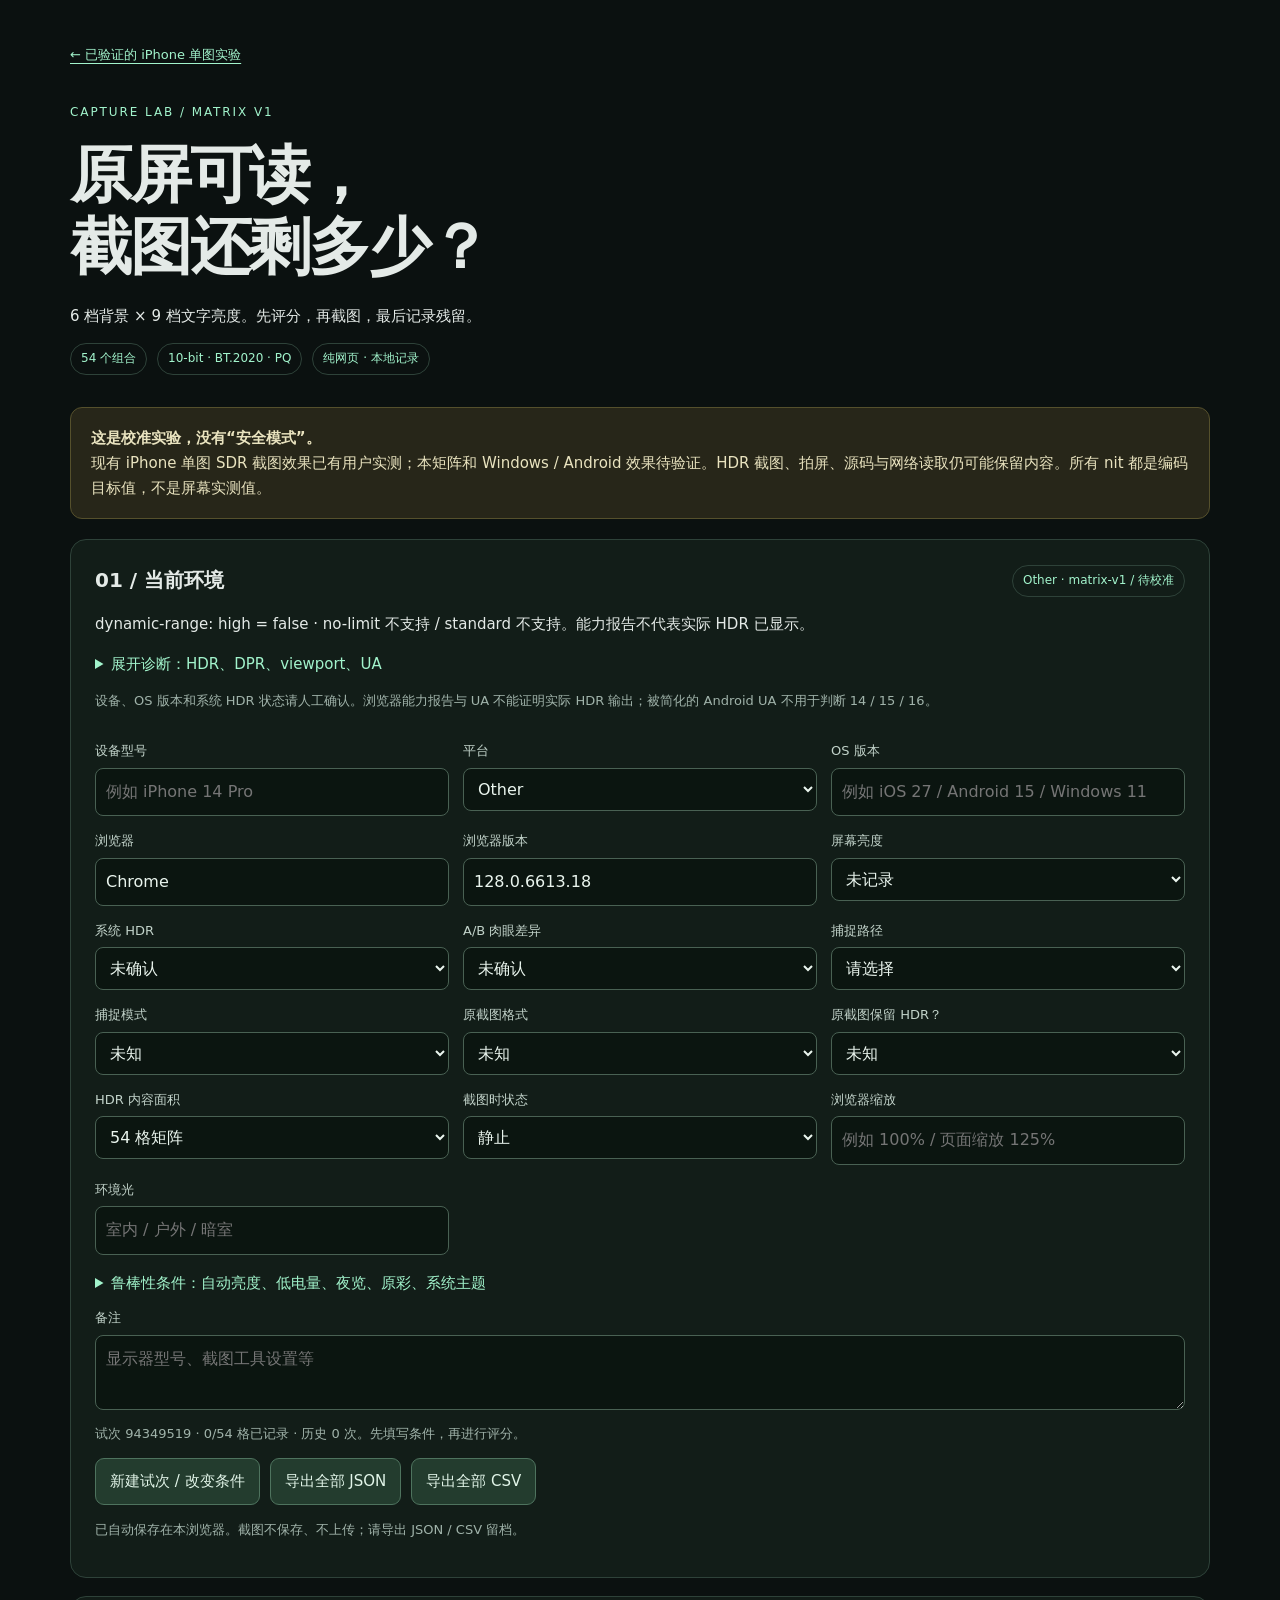
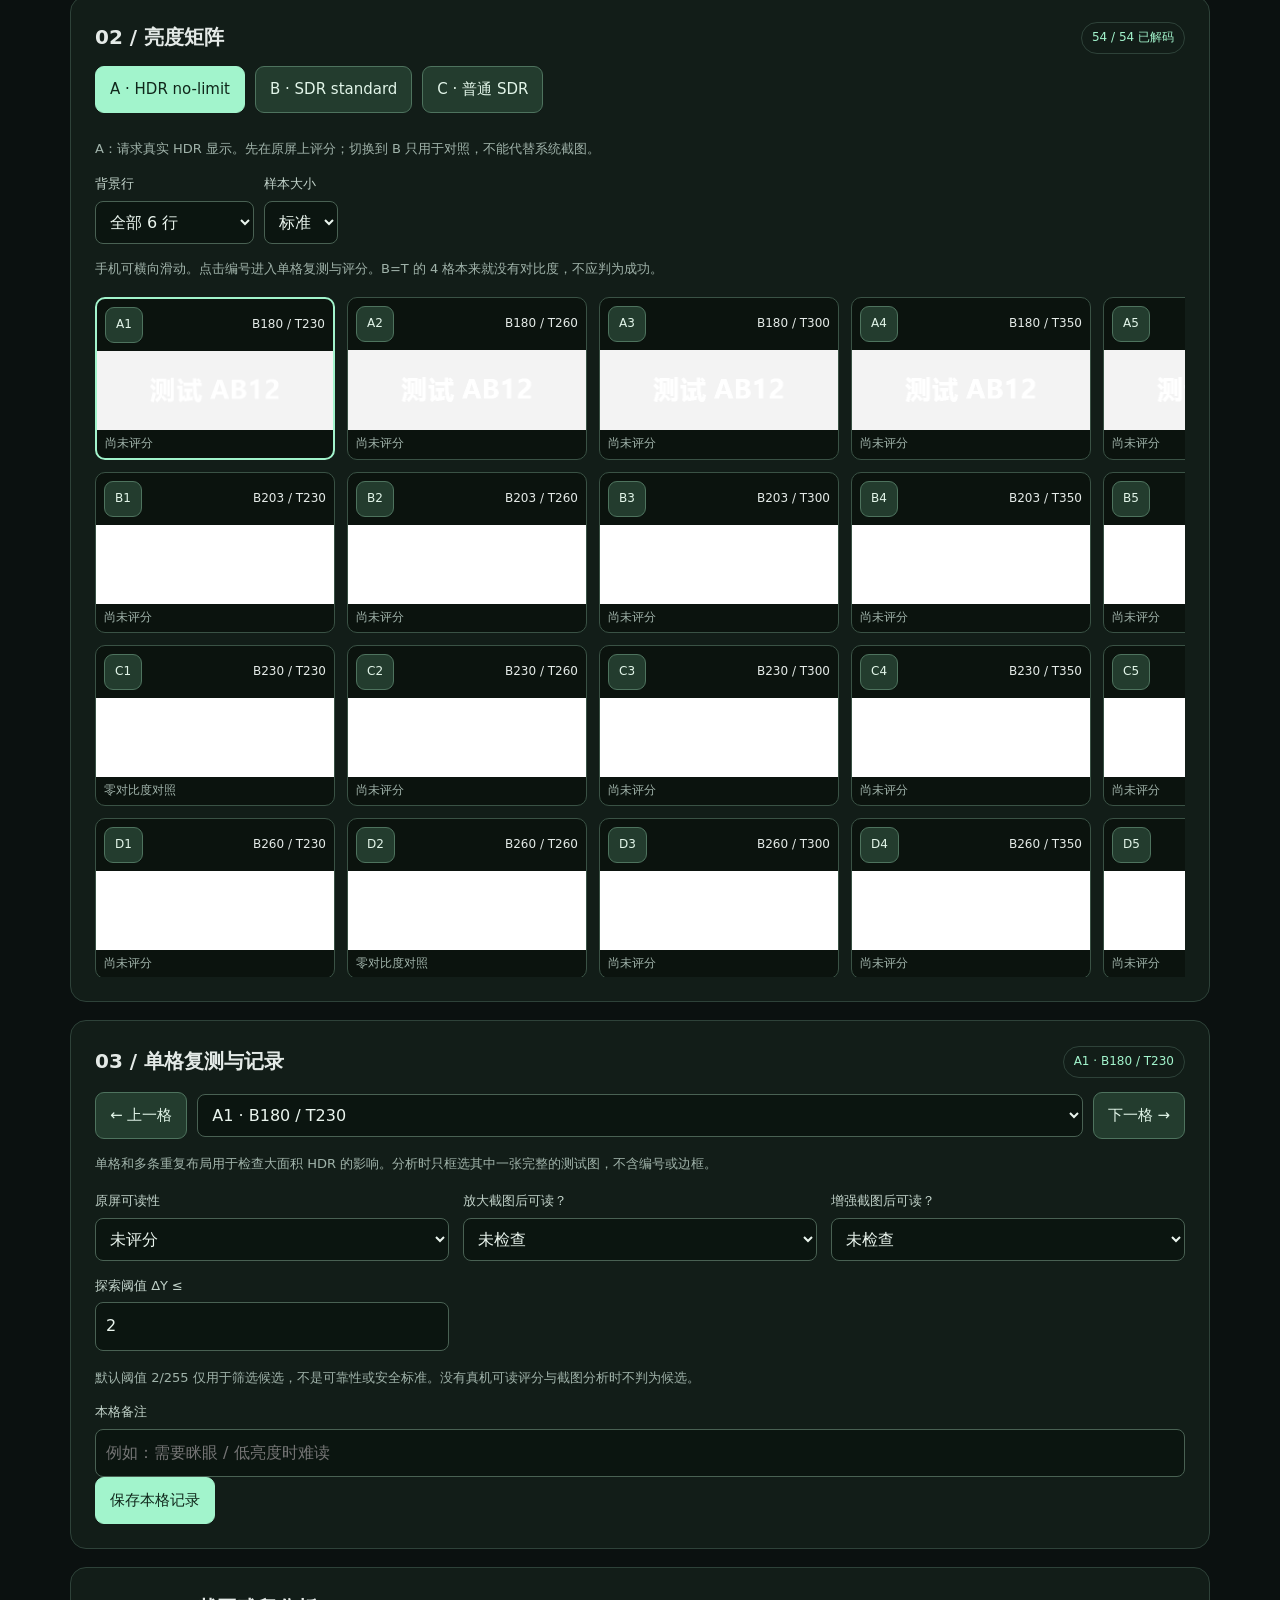
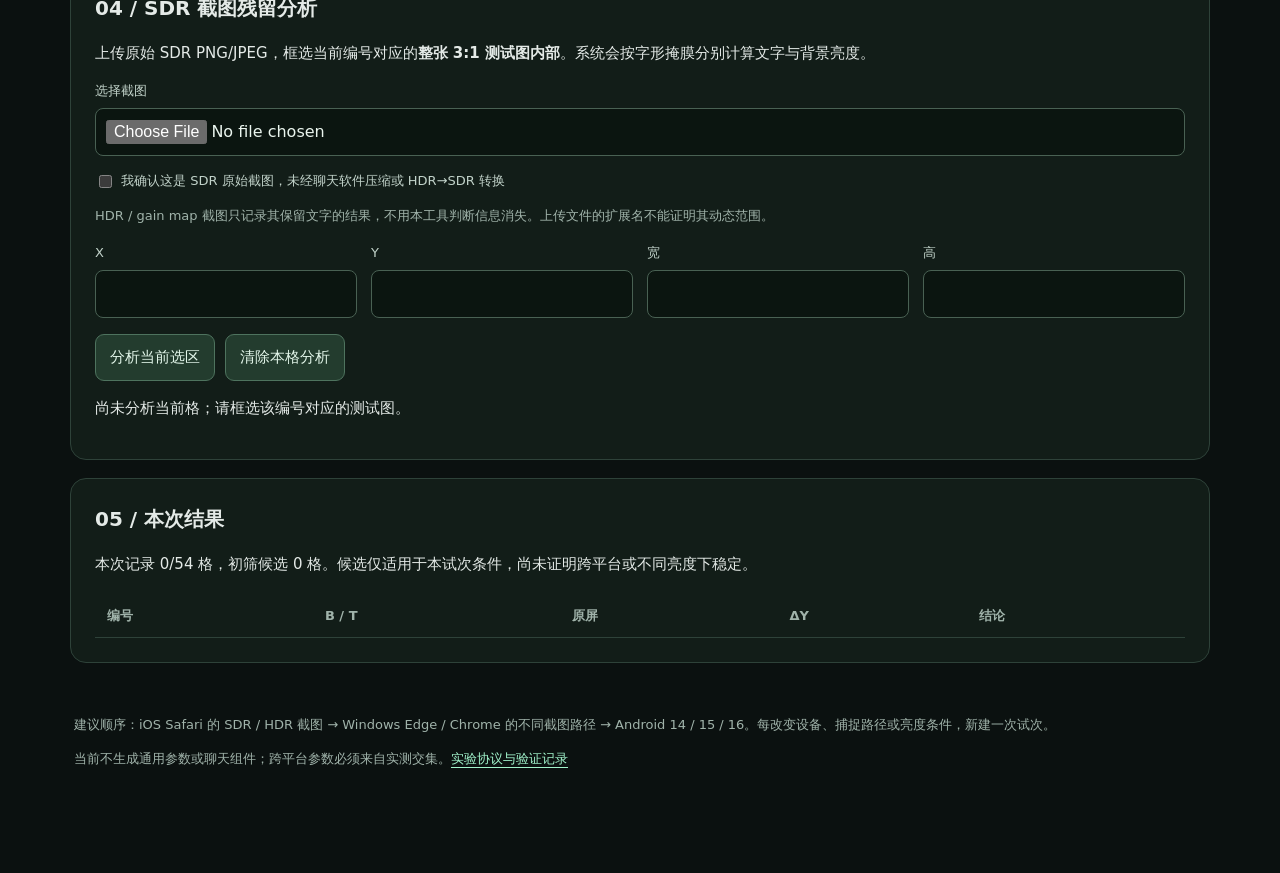
==== matrix.html @ 67b8f78c "Add cross-platform HDR capture calibration matrix v1" ====
<!doctype html>
<html lang="zh-CN">
<head>
<meta charset="utf-8"><meta name="viewport" content="width=device-width,initial-scale=1,viewport-fit=cover">
<meta name="color-scheme" content="dark"><title>HDR Capture · 跨平台校准矩阵 v1</title>
<link rel="stylesheet" href="matrix.css">
<script type="module" src="matrix.js"></script>
</head>
<body>
<main>
<header><a href="./">← 已验证的 iPhone 单图实验</a><span class="eyebrow">CAPTURE LAB / MATRIX V1</span><h1>原屏可读，<br>截图还剩多少？</h1><p>6 档背景 × 9 档文字亮度。先评分，再截图，最后记录残留。</p><div class="chips"><span>54 个组合</span><span>10-bit · BT.2020 · PQ</span><span>纯网页 · 本地记录</span></div></header>
<section class="notice"><strong>这是校准实验，没有“安全模式”。</strong>现有 iPhone 单图 SDR 截图效果已有用户实测；本矩阵和 Windows / Android 效果待验证。HDR 截图、拍屏、源码与网络读取仍可能保留内容。所有 nit 都是编码目标值，不是屏幕实测值。</section>
<section class="panel"><div class="section-head"><h2>01 / 当前环境</h2><span id="profile" class="pill">识别中</span></div><p id="capability" role="status">正在加载素材和诊断信息……</p><details><summary>展开诊断：HDR、DPR、viewport、UA</summary><pre id="diagnostics"></pre></details><p class="small">设备、OS 版本和系统 HDR 状态请人工确认。浏览器能力报告与 UA 不能证明实际 HDR 输出；被简化的 Android UA 不用于判断 14 / 15 / 16。</p>
<form id="environment-form"><fieldset id="environment-fields"><div class="form-grid">
<label>设备型号<input name="device" placeholder="例如 iPhone 14 Pro" required></label>
<label>平台<select name="platform"><option value="unknown">未确认</option><option>iOS</option><option>Windows</option><option>Android</option><option>Other</option></select></label>
<label>OS 版本<input name="os_version" placeholder="例如 iOS 27 / Android 15 / Windows 11"></label>
<label>浏览器<input name="browser" placeholder="Safari / Chrome / Edge"></label>
<label>浏览器版本<input name="browser_version" placeholder="请确认版本"></label>
<label>屏幕亮度<select name="brightness"><option value="unknown">未记录</option><option>25%</option><option>50%</option><option>75%</option><option>100%</option><option>其他</option></select></label>
<label>系统 HDR<select name="hdr_enabled"><option value="unknown">未确认</option><option value="yes">已开启 / 可用</option><option value="no">关闭 / 不可用</option></select></label>
<label>A/B 肉眼差异<select name="ab_difference"><option value="unknown">未确认</option><option value="yes">HDR 明显不同</option><option value="no">没有明显差异</option></select></label>
<label>捕捉路径<select name="capture_path"><option value="unknown">请选择</option><option>iOS 系统截图</option><option>Win + Shift + S</option><option>Print Screen</option><option>Edge 浏览器截图</option><option>Chrome 浏览器截图</option><option>Xbox Game Bar</option><option>Android 系统截图</option><option>系统录屏</option><option>其他</option></select></label>
<label>捕捉模式<select name="capture_mode"><option value="unknown">未知</option><option value="SDR">SDR</option><option value="HDR">HDR</option><option value="gain-map">HDR / gain map</option></select></label>
<label>原截图格式<select name="screenshot_format"><option value="unknown">未知</option><option>PNG</option><option>JPEG</option><option>HEIF/HEIC</option><option>AVIF</option><option>其他</option></select></label>
<label>原截图保留 HDR？<select name="screenshot_hdr"><option value="unknown">未知</option><option value="no">确认不保留</option><option value="yes">保留</option></select></label>
<label>HDR 内容面积<select name="content_layout"><option value="matrix">54 格矩阵</option><option value="single">单格</option><option value="six">6 条重复</option><option value="twelve">12 条重复</option></select></label>
<label>截图时状态<select name="motion"><option value="static">静止</option><option value="scrolling">滚动中</option></select></label>
<label>浏览器缩放<input name="zoom" placeholder="例如 100% / 页面缩放 125%"></label>
<label>环境光<input name="ambient_light" placeholder="室内 / 户外 / 暗室"></label>
</div><details><summary>鲁棒性条件：自动亮度、低电量、夜览、原彩、系统主题</summary><div id="robustness" class="form-grid"></div></details><label>备注<textarea name="notes" rows="2" placeholder="显示器型号、截图工具设置等"></textarea></label></fieldset></form>
<p id="trial-status" class="small"></p><div class="actions"><button id="new-trial">新建试次 / 改变条件</button><button id="export-json">导出全部 JSON</button><button id="export-csv">导出全部 CSV</button></div><p id="save-status" role="status" class="small">数据仅保存在本浏览器；请及时导出。截图不会上传。</p></section>
<section class="panel experiment" id="experiment"><div class="section-head"><h2>02 / 亮度矩阵</h2><span id="loaded" class="pill">0 / 54 已解码</span></div><div class="modebar" role="group" aria-label="显示模式"><button data-mode="hdr" aria-pressed="true">A · HDR no-limit</button><button data-mode="standard" aria-pressed="false">B · SDR standard</button><button data-mode="baseline" aria-pressed="false">C · 普通 SDR</button></div><p id="mode-note" class="small">A：请求真实 HDR 显示。先在原屏上评分；切换到 B 只用于对照，不能代替系统截图。</p><div class="actions"><label>背景行<select id="row-filter"><option value="all">全部 6 行</option></select></label><label>样本大小<select id="sample-size"><option value="240">标准</option><option value="360">放大</option></select></label></div><p class="small">手机可横向滑动。点击编号进入单格复测与评分。B=T 的 4 格本来就没有对比度，不应判为成功。</p><div class="matrix-scroll" tabindex="0" role="region" aria-label="可横向滚动的54格亮度矩阵"><div id="matrix"></div></div></section>
<section class="panel" id="focus-panel"><div class="section-head"><h2>03 / 单格复测与记录</h2><span id="focus-label" class="pill"></span></div><div class="actions"><button id="prev-cell">← 上一格</button><select id="cell-picker" aria-label="选择测试格"></select><button id="next-cell">下一格 →</button></div><div id="focus-samples"></div><p class="small">单格和多条重复布局用于检查大面积 HDR 的影响。分析时只框选其中一张完整的测试图，不含编号或边框。</p>
<form id="cell-form"><div class="form-grid"><label>原屏可读性<select name="screen_score"><option value="">未评分</option><option value="0">0 · 不可读</option><option value="1">1 · 很难读</option><option value="2">2 · 可读但不舒适</option><option value="3">3 · 正常可读</option><option value="4">4 · 非常清晰</option></select></label><label>放大截图后可读？<select name="zoom_readable"><option value="unknown">未检查</option><option value="no">不可读</option><option value="yes">可读</option></select></label><label>增强截图后可读？<select name="enhanced_readable"><option value="unknown">未检查</option><option value="no">不可读</option><option value="yes">可读</option></select></label><label>探索阈值 ΔY ≤<input name="delta_threshold" type="number" min="0" max="255" step="0.1" value="2"></label></div><p class="small">默认阈值 2/255 仅用于筛选候选，不是可靠性或安全标准。没有真机可读评分与截图分析时不判为候选。</p><label>本格备注<input name="cell_notes" placeholder="例如：需要眯眼 / 低亮度时难读"></label><button type="submit" class="primary">保存本格记录</button><span id="cell-result" role="status"></span></form></section>
<section class="panel"><h2>04 / SDR 截图残留分析</h2><p>上传原始 SDR PNG/JPEG，框选当前编号对应的<strong>整张 3:1 测试图内部</strong>。系统会按字形掩膜分别计算文字与背景亮度。</p><label class="file-label">选择截图<input type="file" id="screenshot" accept="image/png,image/jpeg"></label><label class="check"><input id="confirm-sdr" type="checkbox">我确认这是 SDR 原始截图，未经聊天软件压缩或 HDR→SDR 转换</label><p class="small">HDR / gain map 截图只记录其保留文字的结果，不用本工具判断信息消失。上传文件的扩展名不能证明其动态范围。</p><div id="screenshot-wrap" hidden><canvas id="screenshot-canvas" aria-label="截图选区，按住拖动框选测试图"></canvas></div><div class="form-grid crop-fields"><label>X<input id="crop-x" type="number" min="0"></label><label>Y<input id="crop-y" type="number" min="0"></label><label>宽<input id="crop-w" type="number" min="1"></label><label>高<input id="crop-h" type="number" min="1"></label></div><div class="actions"><button id="analyze">分析当前选区</button><button id="clear-analysis">清除本格分析</button></div><p id="analysis-status" role="status">尚未选择截图。先在上方选择要分析的格子。</p><div id="analysis-previews" hidden><p class="small">左：原选区；右：1%–99% 百分位对比度拉伸。增强后均匀不代表任意算法都无法恢复。</p><div class="preview-grid"><canvas id="crop-preview"></canvas><canvas id="enhanced-preview"></canvas></div></div></section>
<section class="panel"><h2>05 / 本次结果</h2><p id="summary">尚未记录。</p><div class="table-scroll"><table><thead><tr><th>编号</th><th>B / T</th><th>原屏</th><th>ΔY</th><th>结论</th></tr></thead><tbody id="results"></tbody></table></div></section>
<footer><p>建议顺序：iOS Safari 的 SDR / HDR 截图 → Windows Edge / Chrome 的不同截图路径 → Android 14 / 15 / 16。每改变设备、捕捉路径或亮度条件，新建一次试次。</p><p>当前不生成通用参数或聊天组件；跨平台参数必须来自实测交集。<a href="./README.md">实验协议与验证记录</a></p></footer>
</main>
</body></html>
---- matrix.css ----
:root{color-scheme:dark;font:15px/1.65 system-ui,-apple-system,"Segoe UI","Microsoft YaHei",sans-serif;color:#e4eae7;background:#0b1110;--muted:#a0b3aa;--line:#2e4239;--accent:#a2f4cc}*{box-sizing:border-box}body{margin:0}main{max-width:1180px;margin:auto;padding:30px 20px 70px}a{color:var(--accent);text-underline-offset:4px}header{padding:12px 0 32px}header>a{font-size:13px}.eyebrow{display:block;color:var(--accent);letter-spacing:.16em;font-size:12px;margin-top:36px}h1{font-size:clamp(34px,6vw,62px);line-height:1.17;letter-spacing:-.035em;margin:16px 0 20px}h2{font-size:20px;font-weight:600;margin:0 0 16px}.chips,.actions,.section-head,.modebar{display:flex;gap:10px;align-items:center;flex-wrap:wrap}.chips span,.pill{font-size:12px;color:var(--accent);border:1px solid var(--line);border-radius:30px;padding:5px 10px}.notice{background:#272619;border:1px solid #55502c;border-radius:12px;padding:18px 20px;margin-bottom:20px;color:#e9e3bf}.notice strong{display:block}.panel{background:#121d18;border:1px solid var(--line);border-radius:16px;margin:18px 0;padding:24px}.section-head{justify-content:space-between}.section-head h2{margin:0}.small,footer{font-size:13px;color:var(--muted)}pre{font:12px/1.5 ui-monospace,monospace;white-space:pre-wrap;overflow-wrap:anywhere;background:#0a120e;padding:14px;border-radius:8px}details{margin:12px 0}summary{cursor:pointer;color:var(--accent)}label{display:flex;flex-direction:column;gap:6px;font-size:13px;color:#c2d3ca}input,select,textarea,button{font:inherit}input,select,textarea{color:#eaf5ee;background:#0b1510;border:1px solid #496153;border-radius:8px;padding:10px;min-width:0;max-width:100%;font-size:16px}textarea{width:100%}button{color:#e2f5e9;background:#233c2e;border:1px solid #4e735e;border-radius:9px;padding:10px 14px;cursor:pointer;min-height:44px}button:hover{background:#304f3c}button[aria-pressed=true],button.primary{background:var(--accent);color:#10271b;border-color:var(--accent)}button:disabled{opacity:.5;cursor:not-allowed}:focus-visible{outline:3px solid #efcf85;outline-offset:3px}fieldset{border:0;margin:0;padding:0}fieldset:disabled{opacity:.75}.form-grid{display:grid;grid-template-columns:repeat(3,minmax(0,1fr));gap:14px;margin:16px 0}.actions{margin:14px 0}.modebar{position:sticky;top:0;background:#121d18;z-index:3;padding:12px 0}.matrix-scroll,.table-scroll{overflow:auto;overscroll-behavior-x:contain;margin-top:18px}.matrix-scroll{max-height:680px}.matrix-row{display:grid;grid-template-columns:repeat(9,var(--sample-width,240px));gap:12px;margin-bottom:12px;width:max-content}.cell{border:1px solid #3a5245;border-radius:10px;overflow:hidden;background:#0b130e}.cell.selected{border:2px solid var(--accent)}.cell-head{display:flex;justify-content:space-between;align-items:center;gap:8px;padding:8px;font-size:12px}.cell-head button{min-height:36px;padding:4px 10px}.cell img,.focus-sample img{display:block;width:100%;height:auto;aspect-ratio:3;object-fit:contain}.hdr-asset{dynamic-range-limit:no-limit}.experiment[data-mode=standard] .hdr-asset,#focus-samples[data-mode=standard] .hdr-asset{dynamic-range-limit:standard}.sdr-baseline{aspect-ratio:3;background:#eee;color:#171717;display:flex;justify-content:center;align-items:center;font-weight:700;font-size:26px;white-space:nowrap}.experiment:not([data-mode=baseline]) .sdr-baseline,#focus-samples:not([data-mode=baseline]) .sdr-baseline{display:none}.experiment[data-mode=baseline] img,#focus-samples[data-mode=baseline] img{display:none}.cell-foot{font-size:12px;color:var(--muted);padding:4px 8px}.focus-sample{max-width:720px;border:1px solid #526459;margin:12px auto;background:#0b130e}.focus-sample .sample-caption{padding:6px 10px;font-size:13px}.focus-sample .sdr-baseline{font-size:clamp(26px,5vw,52px)}#focus-panel{scroll-margin-top:15px}#cell-picker{flex:1}#screenshot-wrap{margin:18px 0}#screenshot-canvas{display:block;width:auto;max-width:100%;max-height:800px;touch-action:none;border:1px solid #536359}canvas{max-width:100%;height:auto}.preview-grid{display:grid;grid-template-columns:1fr 1fr;gap:12px}.crop-fields{grid-template-columns:repeat(4,1fr)}.check{flex-direction:row;align-items:flex-start;margin-top:14px}.check input{margin-top:5px}table{border-collapse:collapse;width:100%;font-size:13px;white-space:nowrap}th,td{text-align:left;padding:10px 12px;border-bottom:1px solid var(--line)}th{color:var(--muted)}#cell-result,#analysis-status{overflow-wrap:anywhere}footer{padding:20px 4px} [hidden]{display:none!important}@media(max-width:700px){main{padding:18px 12px 50px}.panel{padding:18px 14px}.form-grid{grid-template-columns:repeat(2,minmax(0,1fr))}.crop-fields{grid-template-columns:repeat(4,minmax(0,1fr))}.modebar{gap:6px}.modebar button{padding:8px;font-size:13px;flex:1}.section-head{align-items:flex-start}.preview-grid{grid-template-columns:1fr}h2{font-size:18px}.matrix-scroll{max-height:600px}}@media(prefers-reduced-motion:no-preference){button{transition:background .15s}}
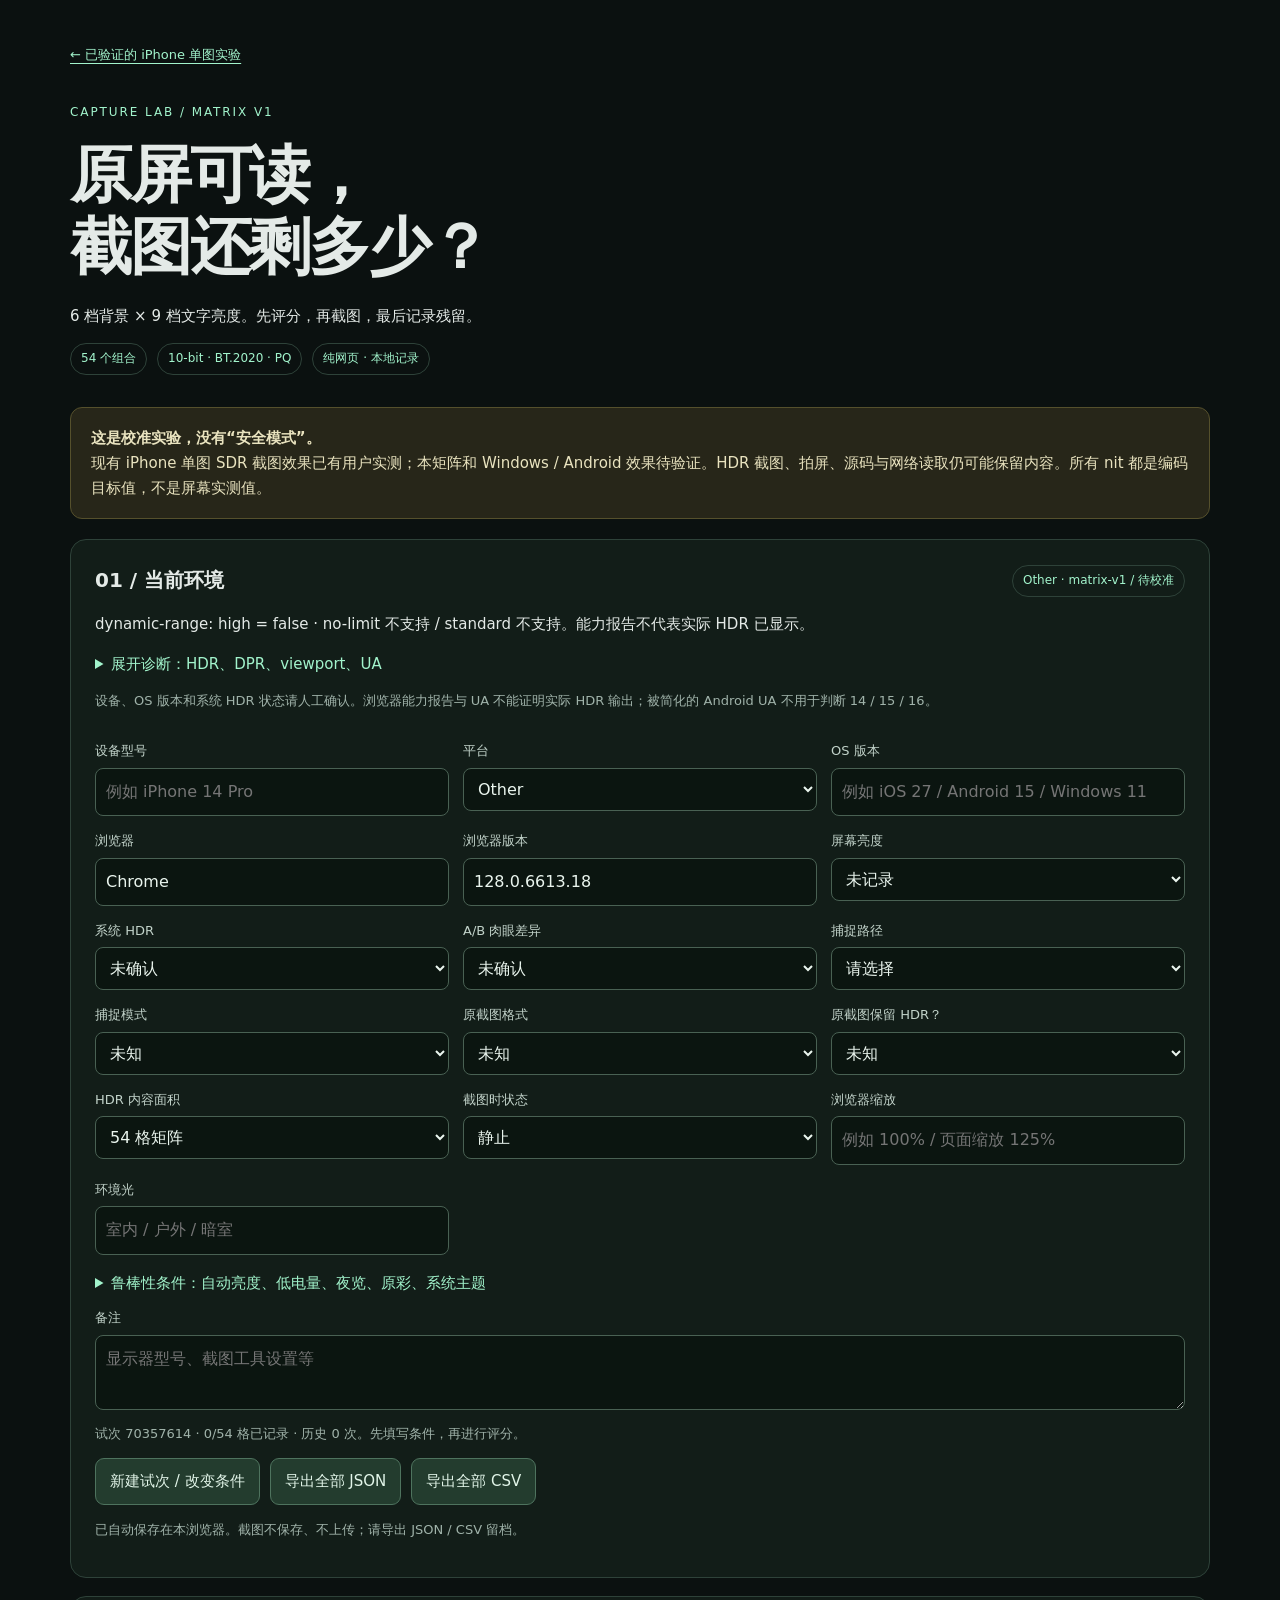
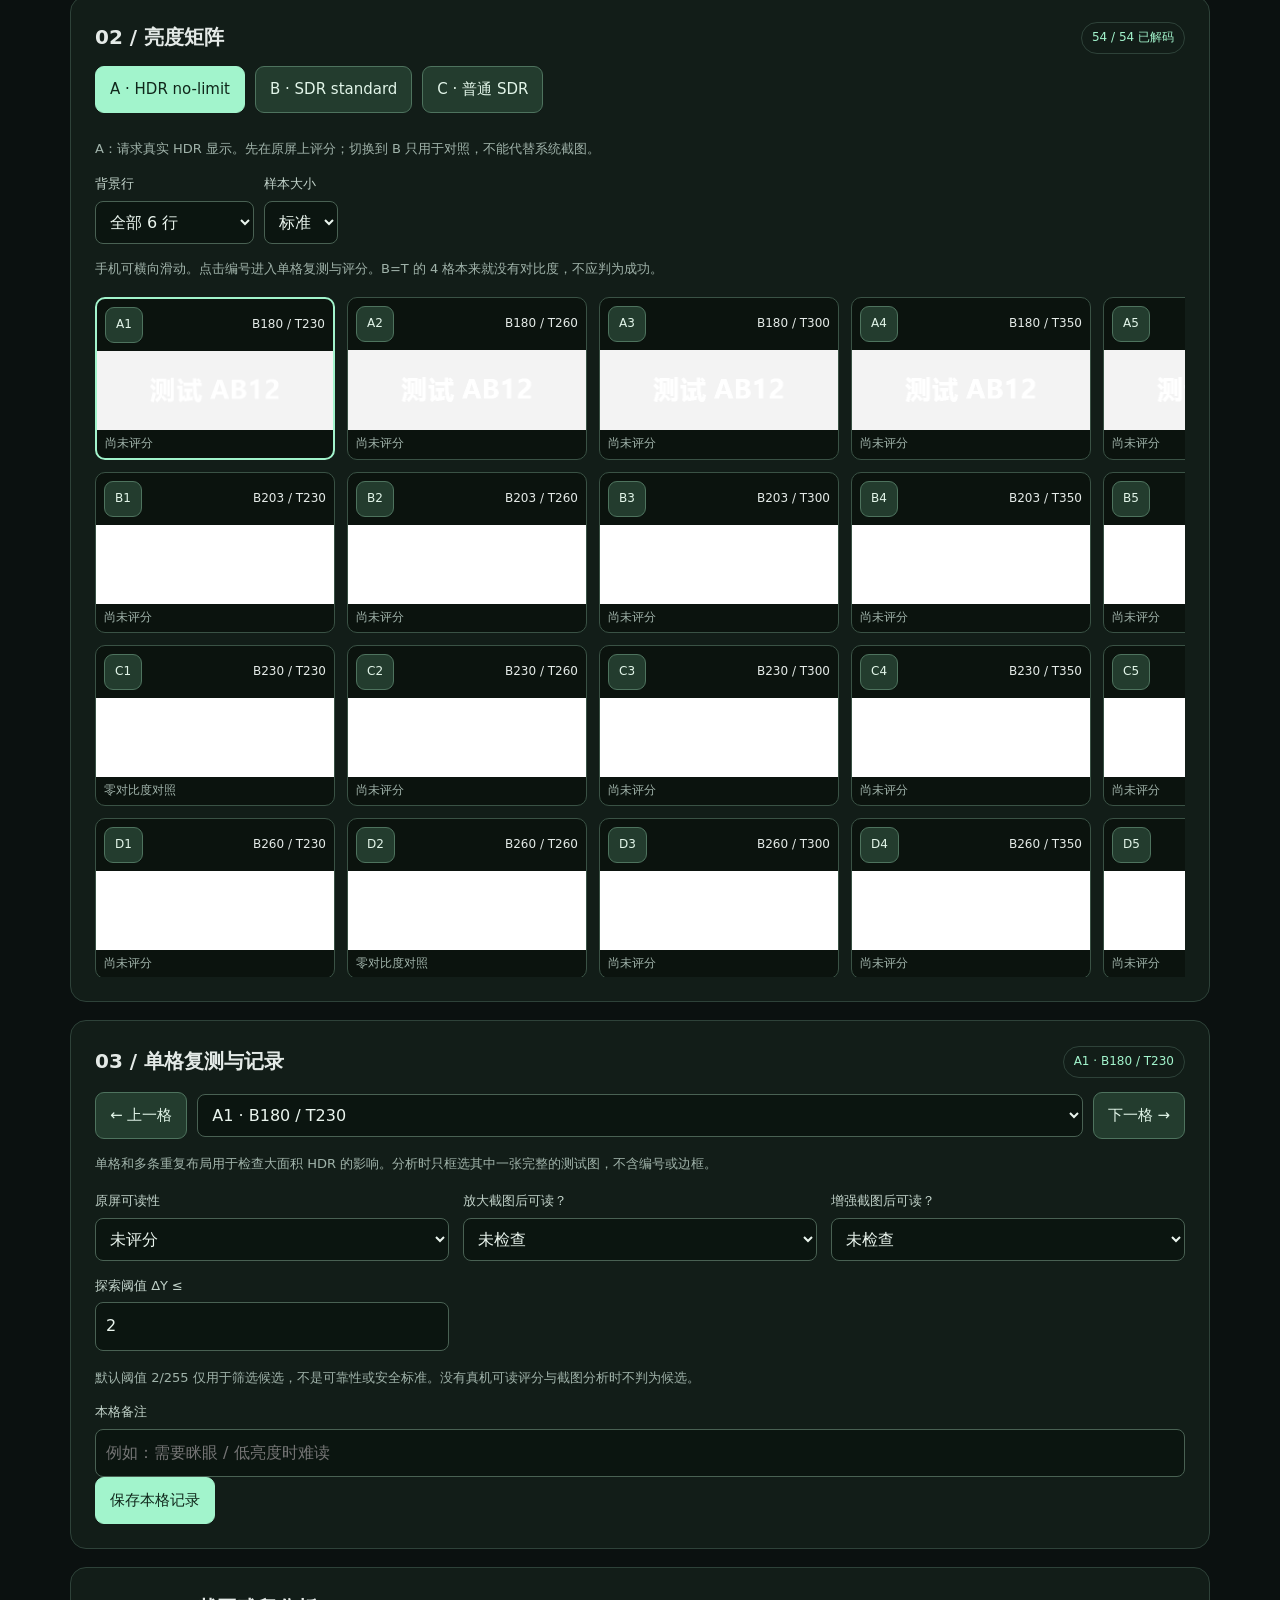
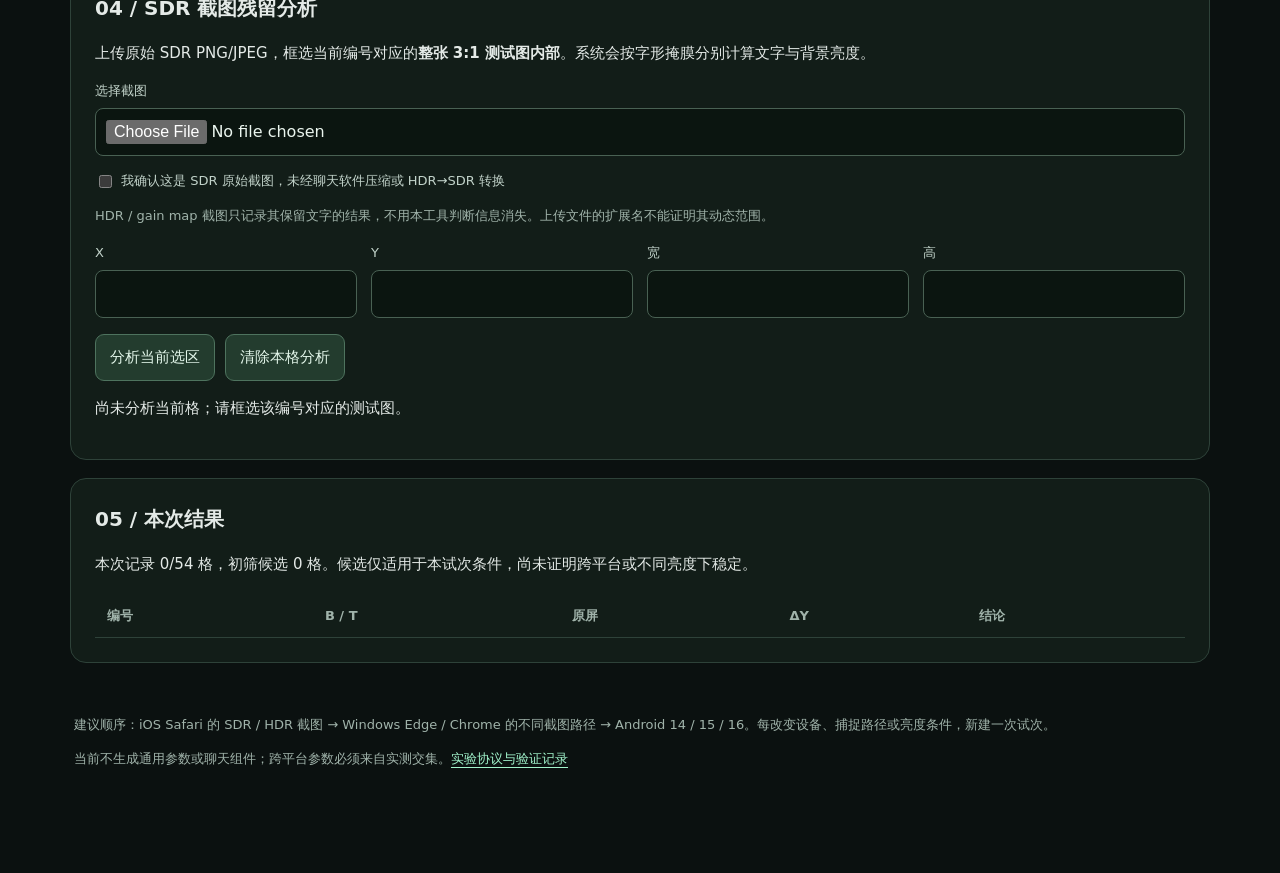
==== commit b4ce0fa1: "Provide inspectable JSON and CSV export fallback" ====
--- a/matrix.html
+++ b/matrix.html
@@ -35,6 +35,7 @@
 <form id="cell-form"><div class="form-grid"><label>原屏可读性<select name="screen_score"><option value="">未评分</option><option value="0">0 · 不可读</option><option value="1">1 · 很难读</option><option value="2">2 · 可读但不舒适</option><option value="3">3 · 正常可读</option><option value="4">4 · 非常清晰</option></select></label><label>放大截图后可读？<select name="zoom_readable"><option value="unknown">未检查</option><option value="no">不可读</option><option value="yes">可读</option></select></label><label>增强截图后可读？<select name="enhanced_readable"><option value="unknown">未检查</option><option value="no">不可读</option><option value="yes">可读</option></select></label><label>探索阈值 ΔY ≤<input name="delta_threshold" type="number" min="0" max="255" step="0.1" value="2"></label></div><p class="small">默认阈值 2/255 仅用于筛选候选，不是可靠性或安全标准。没有真机可读评分与截图分析时不判为候选。</p><label>本格备注<input name="cell_notes" placeholder="例如：需要眯眼 / 低亮度时难读"></label><button type="submit" class="primary">保存本格记录</button><span id="cell-result" role="status"></span></form></section>
 <section class="panel"><h2>04 / SDR 截图残留分析</h2><p>上传原始 SDR PNG/JPEG，框选当前编号对应的<strong>整张 3:1 测试图内部</strong>。系统会按字形掩膜分别计算文字与背景亮度。</p><label class="file-label">选择截图<input type="file" id="screenshot" accept="image/png,image/jpeg"></label><label class="check"><input id="confirm-sdr" type="checkbox">我确认这是 SDR 原始截图，未经聊天软件压缩或 HDR→SDR 转换</label><p class="small">HDR / gain map 截图只记录其保留文字的结果，不用本工具判断信息消失。上传文件的扩展名不能证明其动态范围。</p><div id="screenshot-wrap" hidden><canvas id="screenshot-canvas" aria-label="截图选区，按住拖动框选测试图"></canvas></div><div class="form-grid crop-fields"><label>X<input id="crop-x" type="number" min="0"></label><label>Y<input id="crop-y" type="number" min="0"></label><label>宽<input id="crop-w" type="number" min="1"></label><label>高<input id="crop-h" type="number" min="1"></label></div><div class="actions"><button id="analyze">分析当前选区</button><button id="clear-analysis">清除本格分析</button></div><p id="analysis-status" role="status">尚未选择截图。先在上方选择要分析的格子。</p><div id="analysis-previews" hidden><p class="small">左：原选区；右：1%–99% 百分位对比度拉伸。增强后均匀不代表任意算法都无法恢复。</p><div class="preview-grid"><canvas id="crop-preview"></canvas><canvas id="enhanced-preview"></canvas></div></div></section>
 <section class="panel"><h2>05 / 本次结果</h2><p id="summary">尚未记录。</p><div class="table-scroll"><table><thead><tr><th>编号</th><th>B / T</th><th>原屏</th><th>ΔY</th><th>结论</th></tr></thead><tbody id="results"></tbody></table></div></section>
+<section class="panel" id="export-panel" hidden><h2>导出预览</h2><p>如果浏览器未自动下载，可点击下载链接，或复制下面的完整内容保存。</p><div class="actions"><a id="export-download">下载文件</a><button id="copy-export">复制导出内容</button></div><label>导出内容<textarea id="export-text" rows="8" readonly></textarea></label><p id="export-status" role="status"></p></section>
 <footer><p>建议顺序：iOS Safari 的 SDR / HDR 截图 → Windows Edge / Chrome 的不同截图路径 → Android 14 / 15 / 16。每改变设备、捕捉路径或亮度条件，新建一次试次。</p><p>当前不生成通用参数或聊天组件；跨平台参数必须来自实测交集。<a href="./README.md">实验协议与验证记录</a></p></footer>
 </main>
 </body></html>
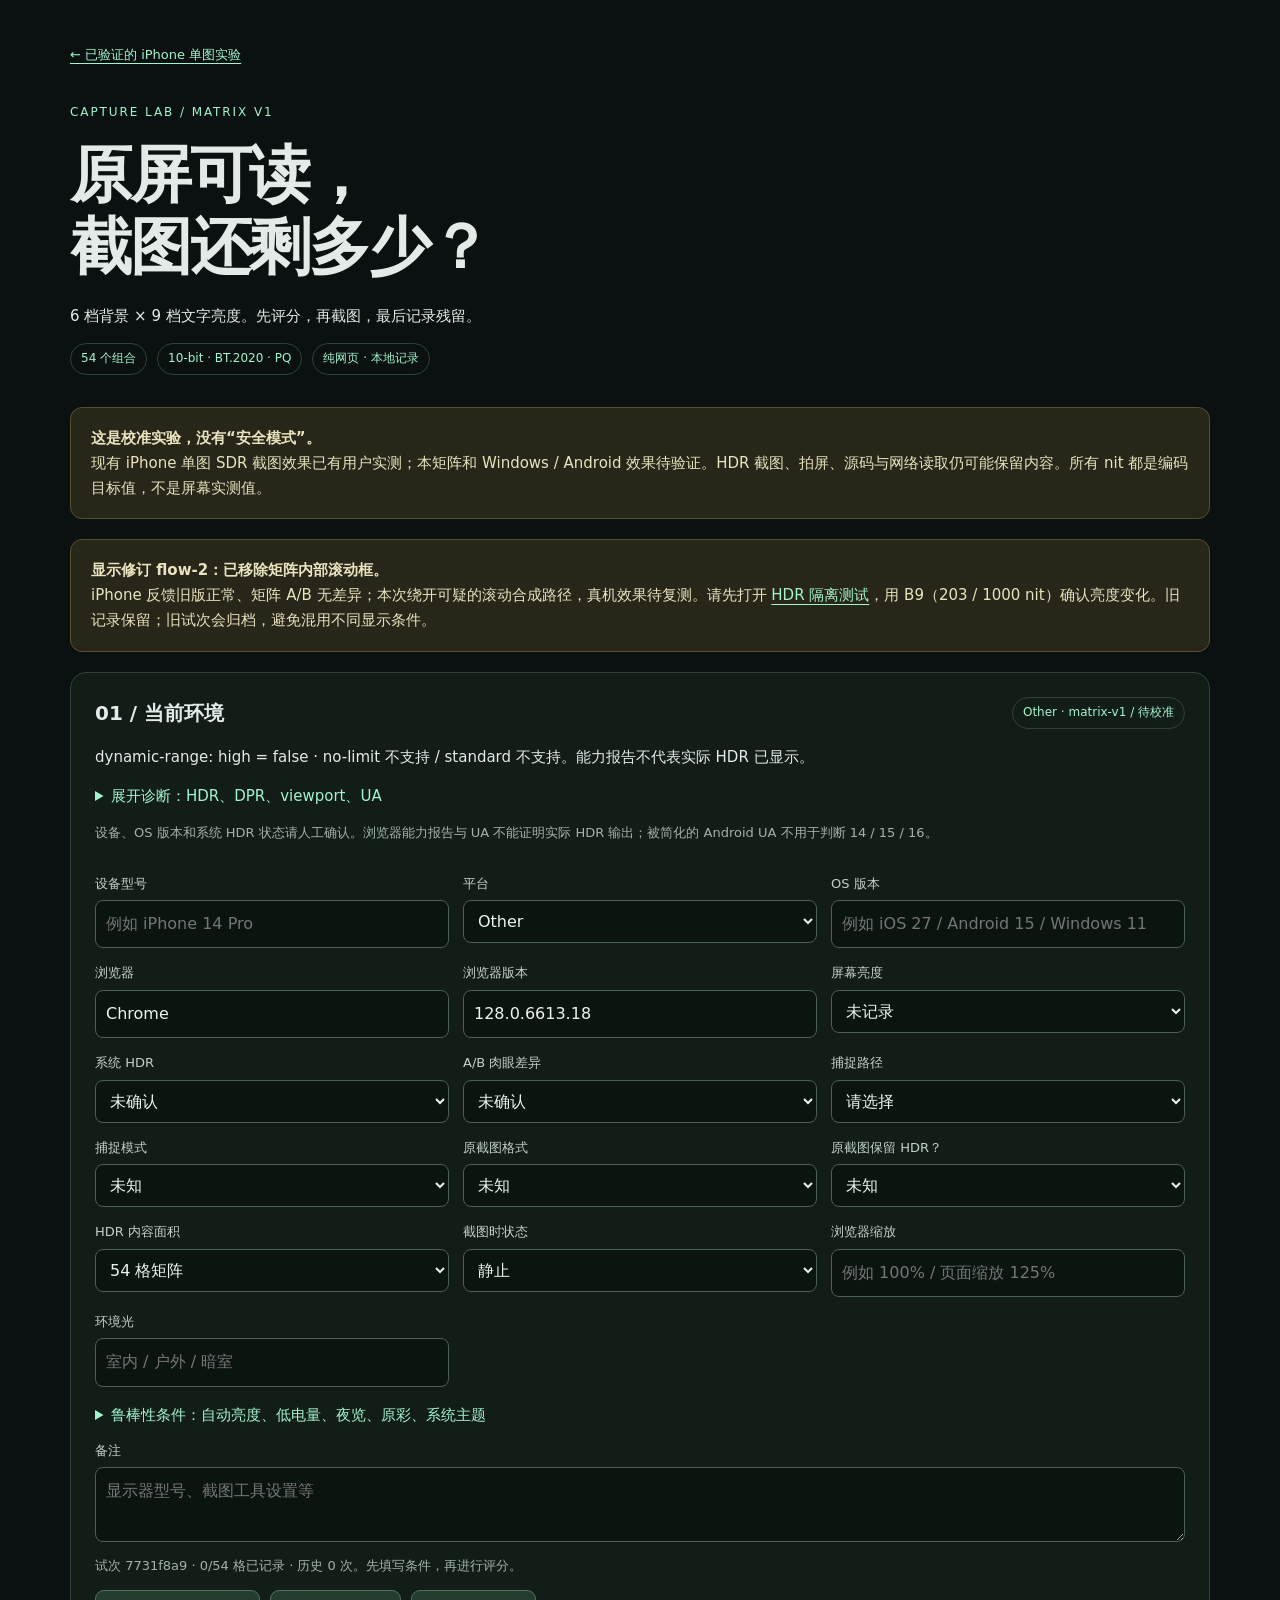
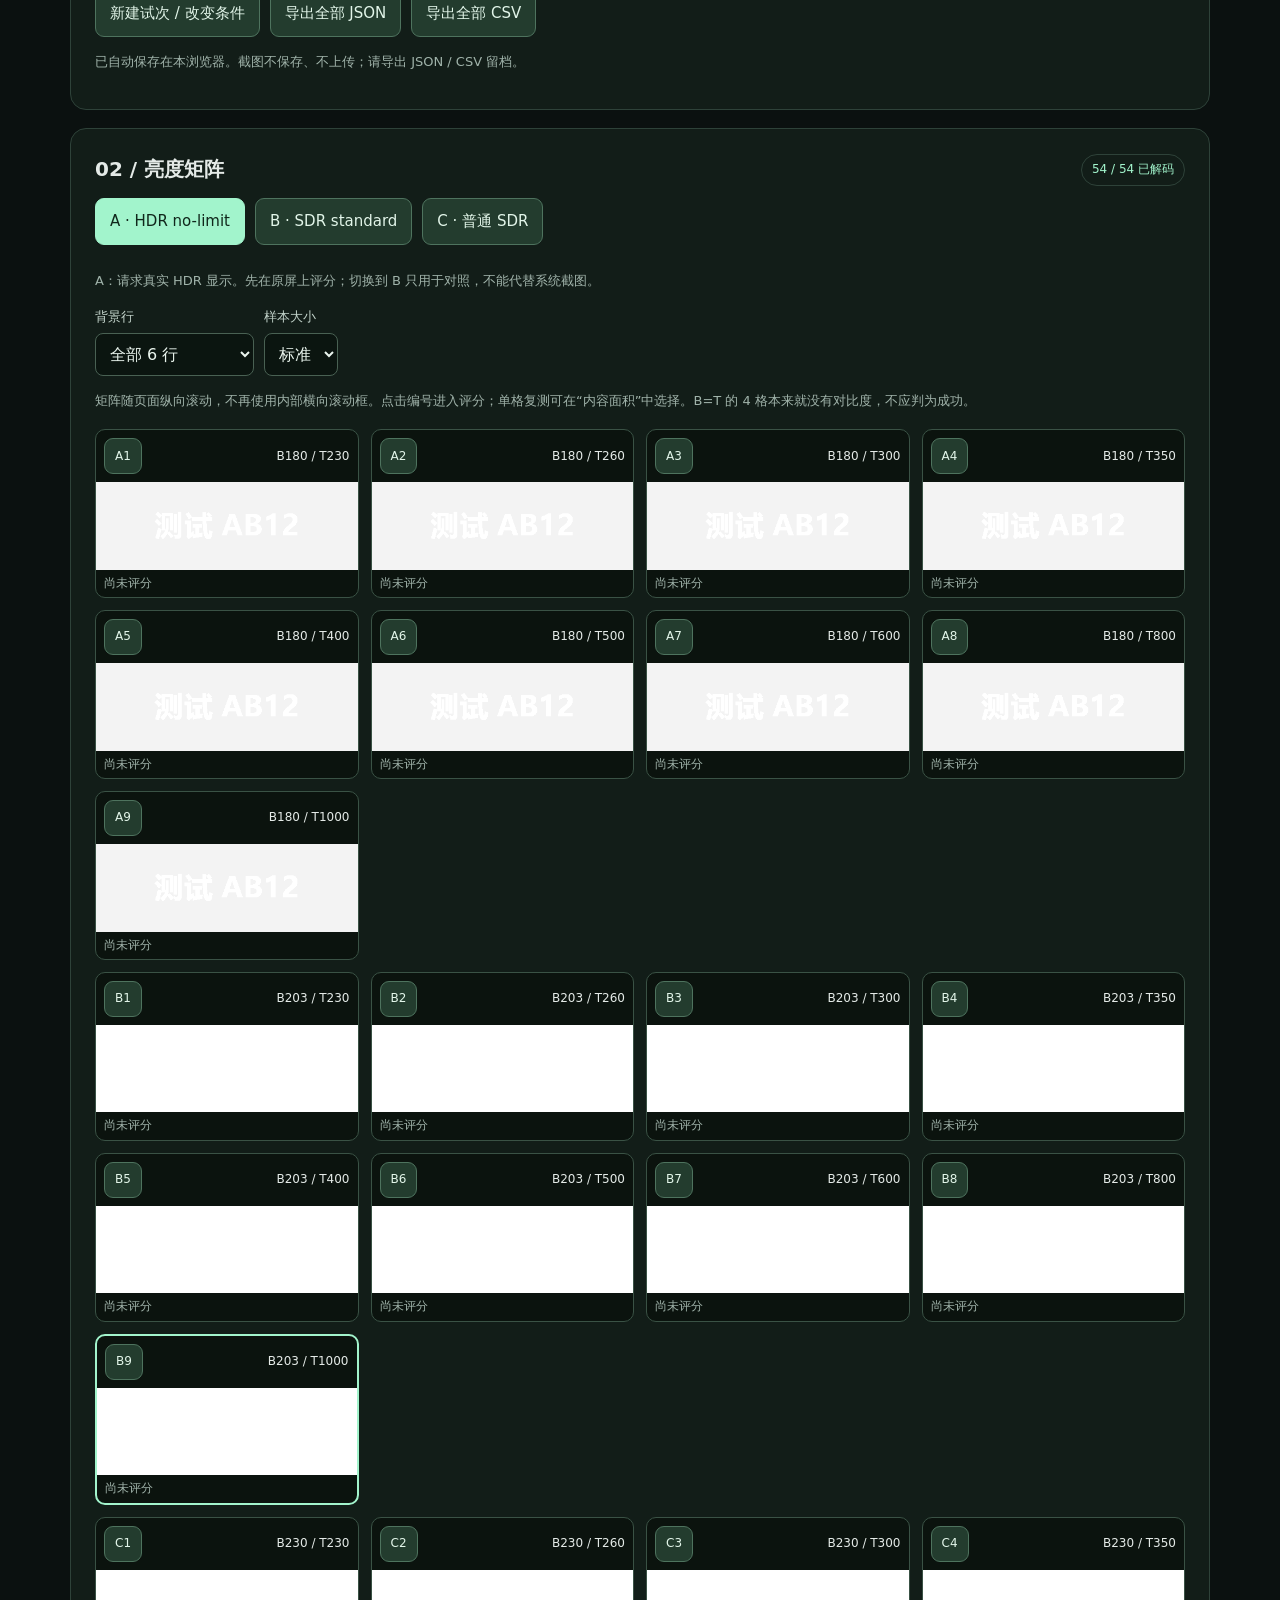
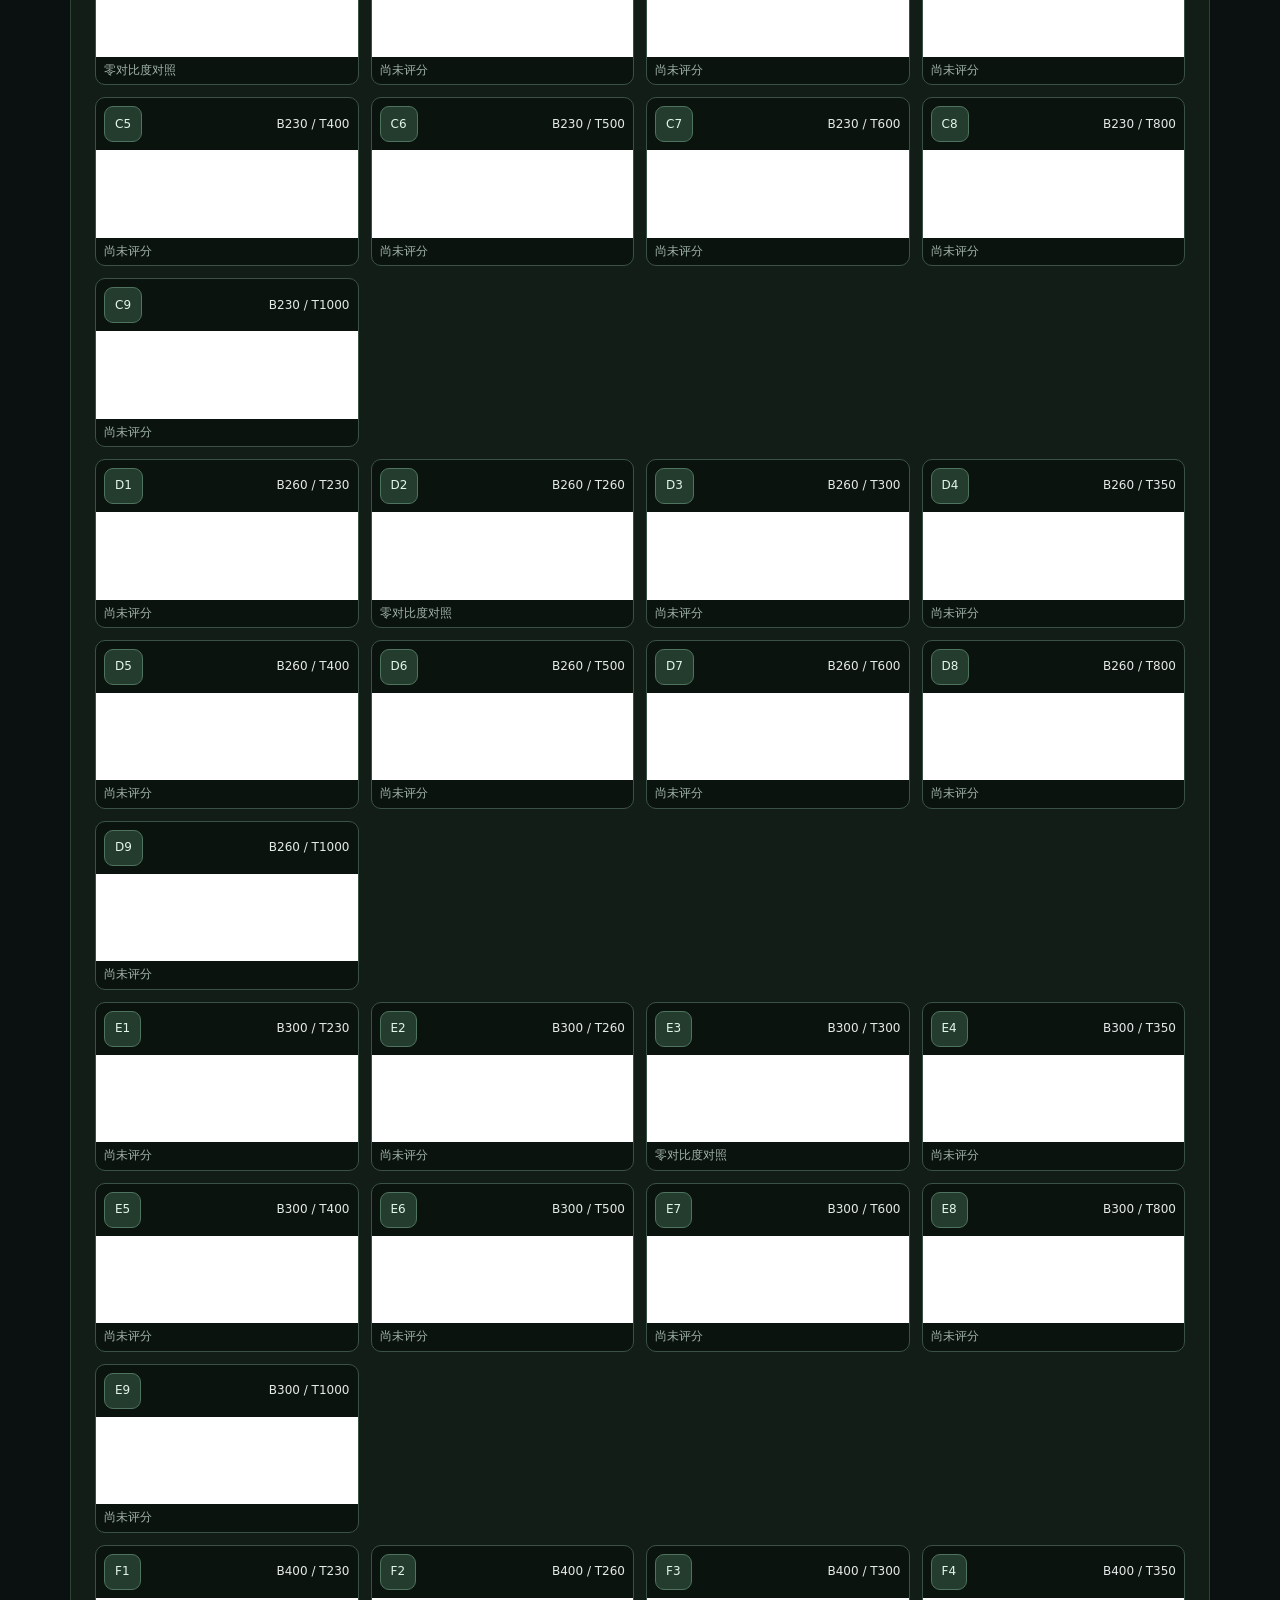
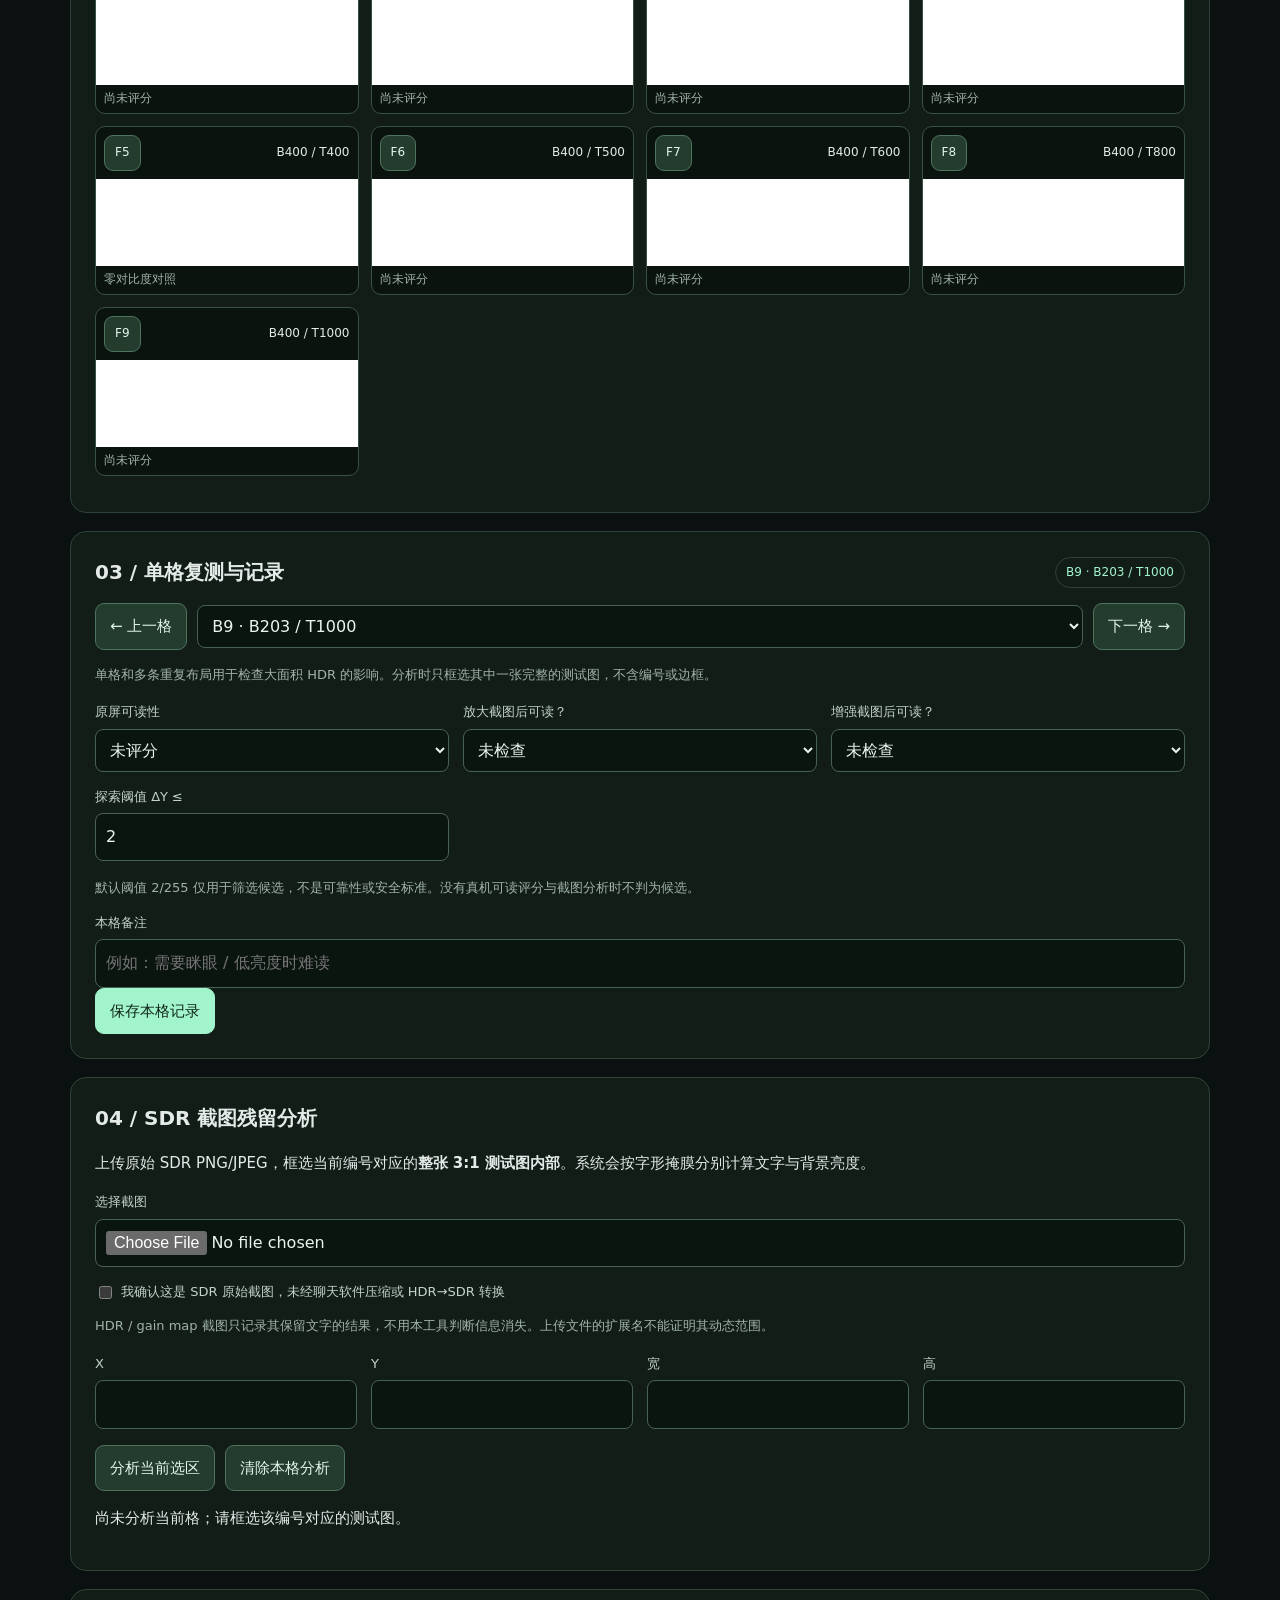
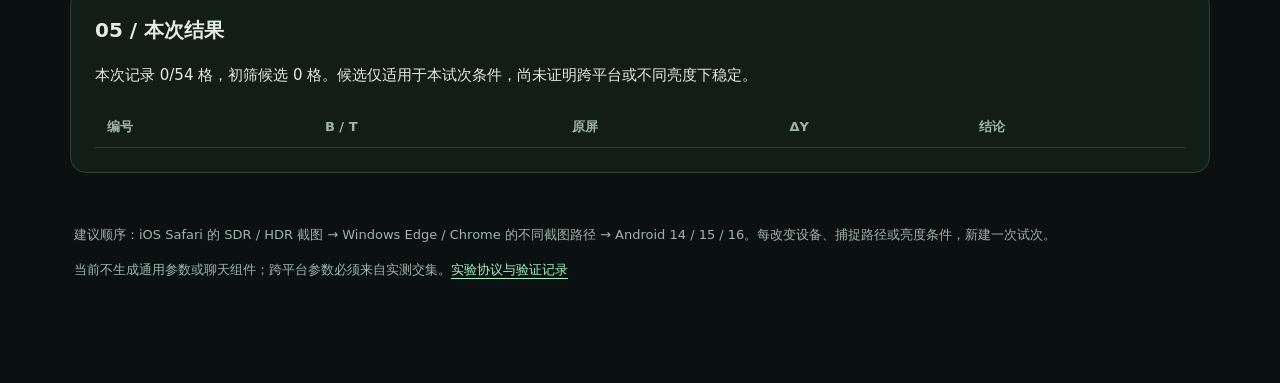
==== commit c0785b98: "Avoid nested scrolling for HDR matrix and add iPhone isolation probe" ====
--- a/matrix.html
+++ b/matrix.html
@@ -3,13 +3,14 @@
 <head>
 <meta charset="utf-8"><meta name="viewport" content="width=device-width,initial-scale=1,viewport-fit=cover">
 <meta name="color-scheme" content="dark"><title>HDR Capture · 跨平台校准矩阵 v1</title>
-<link rel="stylesheet" href="matrix.css">
-<script type="module" src="matrix.js"></script>
+<link rel="stylesheet" href="matrix.css?v=flow-2">
+<script type="module" src="matrix.js?v=flow-2"></script>
 </head>
 <body>
 <main>
 <header><a href="./">← 已验证的 iPhone 单图实验</a><span class="eyebrow">CAPTURE LAB / MATRIX V1</span><h1>原屏可读，<br>截图还剩多少？</h1><p>6 档背景 × 9 档文字亮度。先评分，再截图，最后记录残留。</p><div class="chips"><span>54 个组合</span><span>10-bit · BT.2020 · PQ</span><span>纯网页 · 本地记录</span></div></header>
 <section class="notice"><strong>这是校准实验，没有“安全模式”。</strong>现有 iPhone 单图 SDR 截图效果已有用户实测；本矩阵和 Windows / Android 效果待验证。HDR 截图、拍屏、源码与网络读取仍可能保留内容。所有 nit 都是编码目标值，不是屏幕实测值。</section>
+<section class="notice"><strong>显示修订 flow-2：已移除矩阵内部滚动框。</strong>iPhone 反馈旧版正常、矩阵 A/B 无差异；本次绕开可疑的滚动合成路径，真机效果待复测。请先打开 <a href="./hdr-check.html?v=flow-2">HDR 隔离测试</a>，用 B9（203 / 1000 nit）确认亮度变化。旧记录保留；旧试次会归档，避免混用不同显示条件。</section>
 <section class="panel"><div class="section-head"><h2>01 / 当前环境</h2><span id="profile" class="pill">识别中</span></div><p id="capability" role="status">正在加载素材和诊断信息……</p><details><summary>展开诊断：HDR、DPR、viewport、UA</summary><pre id="diagnostics"></pre></details><p class="small">设备、OS 版本和系统 HDR 状态请人工确认。浏览器能力报告与 UA 不能证明实际 HDR 输出；被简化的 Android UA 不用于判断 14 / 15 / 16。</p>
 <form id="environment-form"><fieldset id="environment-fields"><div class="form-grid">
 <label>设备型号<input name="device" placeholder="例如 iPhone 14 Pro" required></label>
@@ -30,7 +31,7 @@
 <label>环境光<input name="ambient_light" placeholder="室内 / 户外 / 暗室"></label>
 </div><details><summary>鲁棒性条件：自动亮度、低电量、夜览、原彩、系统主题</summary><div id="robustness" class="form-grid"></div></details><label>备注<textarea name="notes" rows="2" placeholder="显示器型号、截图工具设置等"></textarea></label></fieldset></form>
 <p id="trial-status" class="small"></p><div class="actions"><button id="new-trial">新建试次 / 改变条件</button><button id="export-json">导出全部 JSON</button><button id="export-csv">导出全部 CSV</button></div><p id="save-status" role="status" class="small">数据仅保存在本浏览器；请及时导出。截图不会上传。</p></section>
-<section class="panel experiment" id="experiment"><div class="section-head"><h2>02 / 亮度矩阵</h2><span id="loaded" class="pill">0 / 54 已解码</span></div><div class="modebar" role="group" aria-label="显示模式"><button data-mode="hdr" aria-pressed="true">A · HDR no-limit</button><button data-mode="standard" aria-pressed="false">B · SDR standard</button><button data-mode="baseline" aria-pressed="false">C · 普通 SDR</button></div><p id="mode-note" class="small">A：请求真实 HDR 显示。先在原屏上评分；切换到 B 只用于对照，不能代替系统截图。</p><div class="actions"><label>背景行<select id="row-filter"><option value="all">全部 6 行</option></select></label><label>样本大小<select id="sample-size"><option value="240">标准</option><option value="360">放大</option></select></label></div><p class="small">手机可横向滑动。点击编号进入单格复测与评分。B=T 的 4 格本来就没有对比度，不应判为成功。</p><div class="matrix-scroll" tabindex="0" role="region" aria-label="可横向滚动的54格亮度矩阵"><div id="matrix"></div></div></section>
+<section class="panel experiment" id="experiment"><div class="section-head"><h2>02 / 亮度矩阵</h2><span id="loaded" class="pill">0 / 54 已解码</span></div><div class="modebar" role="group" aria-label="显示模式"><button data-mode="hdr" aria-pressed="true">A · HDR no-limit</button><button data-mode="standard" aria-pressed="false">B · SDR standard</button><button data-mode="baseline" aria-pressed="false">C · 普通 SDR</button></div><p id="mode-note" class="small">A：请求真实 HDR 显示。先在原屏上评分；切换到 B 只用于对照，不能代替系统截图。</p><div class="actions"><label>背景行<select id="row-filter"><option value="all">全部 6 行</option></select></label><label>样本大小<select id="sample-size"><option value="240">标准</option><option value="360">放大</option></select></label></div><p class="small">矩阵随页面纵向滚动，不再使用内部横向滚动框。点击编号进入评分；单格复测可在“内容面积”中选择。B=T 的 4 格本来就没有对比度，不应判为成功。</p><div class="matrix-scroll" role="region" aria-label="随页面滚动的54格亮度矩阵"><div id="matrix"></div></div></section>
 <section class="panel" id="focus-panel"><div class="section-head"><h2>03 / 单格复测与记录</h2><span id="focus-label" class="pill"></span></div><div class="actions"><button id="prev-cell">← 上一格</button><select id="cell-picker" aria-label="选择测试格"></select><button id="next-cell">下一格 →</button></div><div id="focus-samples"></div><p class="small">单格和多条重复布局用于检查大面积 HDR 的影响。分析时只框选其中一张完整的测试图，不含编号或边框。</p>
 <form id="cell-form"><div class="form-grid"><label>原屏可读性<select name="screen_score"><option value="">未评分</option><option value="0">0 · 不可读</option><option value="1">1 · 很难读</option><option value="2">2 · 可读但不舒适</option><option value="3">3 · 正常可读</option><option value="4">4 · 非常清晰</option></select></label><label>放大截图后可读？<select name="zoom_readable"><option value="unknown">未检查</option><option value="no">不可读</option><option value="yes">可读</option></select></label><label>增强截图后可读？<select name="enhanced_readable"><option value="unknown">未检查</option><option value="no">不可读</option><option value="yes">可读</option></select></label><label>探索阈值 ΔY ≤<input name="delta_threshold" type="number" min="0" max="255" step="0.1" value="2"></label></div><p class="small">默认阈值 2/255 仅用于筛选候选，不是可靠性或安全标准。没有真机可读评分与截图分析时不判为候选。</p><label>本格备注<input name="cell_notes" placeholder="例如：需要眯眼 / 低亮度时难读"></label><button type="submit" class="primary">保存本格记录</button><span id="cell-result" role="status"></span></form></section>
 <section class="panel"><h2>04 / SDR 截图残留分析</h2><p>上传原始 SDR PNG/JPEG，框选当前编号对应的<strong>整张 3:1 测试图内部</strong>。系统会按字形掩膜分别计算文字与背景亮度。</p><label class="file-label">选择截图<input type="file" id="screenshot" accept="image/png,image/jpeg"></label><label class="check"><input id="confirm-sdr" type="checkbox">我确认这是 SDR 原始截图，未经聊天软件压缩或 HDR→SDR 转换</label><p class="small">HDR / gain map 截图只记录其保留文字的结果，不用本工具判断信息消失。上传文件的扩展名不能证明其动态范围。</p><div id="screenshot-wrap" hidden><canvas id="screenshot-canvas" aria-label="截图选区，按住拖动框选测试图"></canvas></div><div class="form-grid crop-fields"><label>X<input id="crop-x" type="number" min="0"></label><label>Y<input id="crop-y" type="number" min="0"></label><label>宽<input id="crop-w" type="number" min="1"></label><label>高<input id="crop-h" type="number" min="1"></label></div><div class="actions"><button id="analyze">分析当前选区</button><button id="clear-analysis">清除本格分析</button></div><p id="analysis-status" role="status">尚未选择截图。先在上方选择要分析的格子。</p><div id="analysis-previews" hidden><p class="small">左：原选区；右：1%–99% 百分位对比度拉伸。增强后均匀不代表任意算法都无法恢复。</p><div class="preview-grid"><canvas id="crop-preview"></canvas><canvas id="enhanced-preview"></canvas></div></div></section>
--- a/matrix.css
+++ b/matrix.css
@@ -1 +1 @@
-:root{color-scheme:dark;font:15px/1.65 system-ui,-apple-system,"Segoe UI","Microsoft YaHei",sans-serif;color:#e4eae7;background:#0b1110;--muted:#a0b3aa;--line:#2e4239;--accent:#a2f4cc}*{box-sizing:border-box}body{margin:0}main{max-width:1180px;margin:auto;padding:30px 20px 70px}a{color:var(--accent);text-underline-offset:4px}header{padding:12px 0 32px}header>a{font-size:13px}.eyebrow{display:block;color:var(--accent);letter-spacing:.16em;font-size:12px;margin-top:36px}h1{font-size:clamp(34px,6vw,62px);line-height:1.17;letter-spacing:-.035em;margin:16px 0 20px}h2{font-size:20px;font-weight:600;margin:0 0 16px}.chips,.actions,.section-head,.modebar{display:flex;gap:10px;align-items:center;flex-wrap:wrap}.chips span,.pill{font-size:12px;color:var(--accent);border:1px solid var(--line);border-radius:30px;padding:5px 10px}.notice{background:#272619;border:1px solid #55502c;border-radius:12px;padding:18px 20px;margin-bottom:20px;color:#e9e3bf}.notice strong{display:block}.panel{background:#121d18;border:1px solid var(--line);border-radius:16px;margin:18px 0;padding:24px}.section-head{justify-content:space-between}.section-head h2{margin:0}.small,footer{font-size:13px;color:var(--muted)}pre{font:12px/1.5 ui-monospace,monospace;white-space:pre-wrap;overflow-wrap:anywhere;background:#0a120e;padding:14px;border-radius:8px}details{margin:12px 0}summary{cursor:pointer;color:var(--accent)}label{display:flex;flex-direction:column;gap:6px;font-size:13px;color:#c2d3ca}input,select,textarea,button{font:inherit}input,select,textarea{color:#eaf5ee;background:#0b1510;border:1px solid #496153;border-radius:8px;padding:10px;min-width:0;max-width:100%;font-size:16px}textarea{width:100%}button{color:#e2f5e9;background:#233c2e;border:1px solid #4e735e;border-radius:9px;padding:10px 14px;cursor:pointer;min-height:44px}button:hover{background:#304f3c}button[aria-pressed=true],button.primary{background:var(--accent);color:#10271b;border-color:var(--accent)}button:disabled{opacity:.5;cursor:not-allowed}:focus-visible{outline:3px solid #efcf85;outline-offset:3px}fieldset{border:0;margin:0;padding:0}fieldset:disabled{opacity:.75}.form-grid{display:grid;grid-template-columns:repeat(3,minmax(0,1fr));gap:14px;margin:16px 0}.actions{margin:14px 0}.modebar{position:sticky;top:0;background:#121d18;z-index:3;padding:12px 0}.matrix-scroll,.table-scroll{overflow:auto;overscroll-behavior-x:contain;margin-top:18px}.matrix-scroll{max-height:680px}.matrix-row{display:grid;grid-template-columns:repeat(9,var(--sample-width,240px));gap:12px;margin-bottom:12px;width:max-content}.cell{border:1px solid #3a5245;border-radius:10px;overflow:hidden;background:#0b130e}.cell.selected{border:2px solid var(--accent)}.cell-head{display:flex;justify-content:space-between;align-items:center;gap:8px;padding:8px;font-size:12px}.cell-head button{min-height:36px;padding:4px 10px}.cell img,.focus-sample img{display:block;width:100%;height:auto;aspect-ratio:3;object-fit:contain}.hdr-asset{dynamic-range-limit:no-limit}.experiment[data-mode=standard] .hdr-asset,#focus-samples[data-mode=standard] .hdr-asset{dynamic-range-limit:standard}.sdr-baseline{aspect-ratio:3;background:#eee;color:#171717;display:flex;justify-content:center;align-items:center;font-weight:700;font-size:26px;white-space:nowrap}.experiment:not([data-mode=baseline]) .sdr-baseline,#focus-samples:not([data-mode=baseline]) .sdr-baseline{display:none}.experiment[data-mode=baseline] img,#focus-samples[data-mode=baseline] img{display:none}.cell-foot{font-size:12px;color:var(--muted);padding:4px 8px}.focus-sample{max-width:720px;border:1px solid #526459;margin:12px auto;background:#0b130e}.focus-sample .sample-caption{padding:6px 10px;font-size:13px}.focus-sample .sdr-baseline{font-size:clamp(26px,5vw,52px)}#focus-panel{scroll-margin-top:15px}#cell-picker{flex:1}#screenshot-wrap{margin:18px 0}#screenshot-canvas{display:block;width:auto;max-width:100%;max-height:800px;touch-action:none;border:1px solid #536359}canvas{max-width:100%;height:auto}.preview-grid{display:grid;grid-template-columns:1fr 1fr;gap:12px}.crop-fields{grid-template-columns:repeat(4,1fr)}.check{flex-direction:row;align-items:flex-start;margin-top:14px}.check input{margin-top:5px}table{border-collapse:collapse;width:100%;font-size:13px;white-space:nowrap}th,td{text-align:left;padding:10px 12px;border-bottom:1px solid var(--line)}th{color:var(--muted)}#cell-result,#analysis-status{overflow-wrap:anywhere}footer{padding:20px 4px} [hidden]{display:none!important}@media(max-width:700px){main{padding:18px 12px 50px}.panel{padding:18px 14px}.form-grid{grid-template-columns:repeat(2,minmax(0,1fr))}.crop-fields{grid-template-columns:repeat(4,minmax(0,1fr))}.modebar{gap:6px}.modebar button{padding:8px;font-size:13px;flex:1}.section-head{align-items:flex-start}.preview-grid{grid-template-columns:1fr}h2{font-size:18px}.matrix-scroll{max-height:600px}}@media(prefers-reduced-motion:no-preference){button{transition:background .15s}}
+:root{color-scheme:dark;font:15px/1.65 system-ui,-apple-system,"Segoe UI","Microsoft YaHei",sans-serif;color:#e4eae7;background:#0b1110;--muted:#a0b3aa;--line:#2e4239;--accent:#a2f4cc}*{box-sizing:border-box}body{margin:0}main{max-width:1180px;margin:auto;padding:30px 20px 70px}a{color:var(--accent);text-underline-offset:4px}header{padding:12px 0 32px}header>a{font-size:13px}.eyebrow{display:block;color:var(--accent);letter-spacing:.16em;font-size:12px;margin-top:36px}h1{font-size:clamp(34px,6vw,62px);line-height:1.17;letter-spacing:-.035em;margin:16px 0 20px}h2{font-size:20px;font-weight:600;margin:0 0 16px}.chips,.actions,.section-head,.modebar{display:flex;gap:10px;align-items:center;flex-wrap:wrap}.chips span,.pill{font-size:12px;color:var(--accent);border:1px solid var(--line);border-radius:30px;padding:5px 10px}.notice{background:#272619;border:1px solid #55502c;border-radius:12px;padding:18px 20px;margin-bottom:20px;color:#e9e3bf}.notice strong{display:block}.panel{background:#121d18;border:1px solid var(--line);border-radius:16px;margin:18px 0;padding:24px}.section-head{justify-content:space-between}.section-head h2{margin:0}.small,footer{font-size:13px;color:var(--muted)}pre{font:12px/1.5 ui-monospace,monospace;white-space:pre-wrap;overflow-wrap:anywhere;background:#0a120e;padding:14px;border-radius:8px}details{margin:12px 0}summary{cursor:pointer;color:var(--accent)}label{display:flex;flex-direction:column;gap:6px;font-size:13px;color:#c2d3ca}input,select,textarea,button{font:inherit}input,select,textarea{color:#eaf5ee;background:#0b1510;border:1px solid #496153;border-radius:8px;padding:10px;min-width:0;max-width:100%;font-size:16px}textarea{width:100%}button{color:#e2f5e9;background:#233c2e;border:1px solid #4e735e;border-radius:9px;padding:10px 14px;cursor:pointer;min-height:44px}button:hover{background:#304f3c}button[aria-pressed=true],button.primary{background:var(--accent);color:#10271b;border-color:var(--accent)}button:disabled{opacity:.5;cursor:not-allowed}:focus-visible{outline:3px solid #efcf85;outline-offset:3px}fieldset{border:0;margin:0;padding:0}fieldset:disabled{opacity:.75}.form-grid{display:grid;grid-template-columns:repeat(3,minmax(0,1fr));gap:14px;margin:16px 0}.actions{margin:14px 0}.modebar{position:sticky;top:0;background:#121d18;z-index:3;padding:12px 0}.table-scroll{overflow:auto;overscroll-behavior-x:contain;margin-top:18px}.matrix-scroll{overflow:visible;margin-top:18px}.matrix-row{display:grid;grid-template-columns:repeat(auto-fit,minmax(min(100%,var(--sample-width,240px)),1fr));gap:12px;margin-bottom:12px;width:100%}.cell{border:1px solid #3a5245;border-radius:10px;overflow:visible;background:#0b130e}.cell.selected{border:2px solid var(--accent)}.cell-head{display:flex;justify-content:space-between;align-items:center;gap:8px;padding:8px;font-size:12px}.cell-head button{min-height:36px;padding:4px 10px}.cell img,.focus-sample img{display:block;width:100%;height:auto;aspect-ratio:3;object-fit:contain}.hdr-asset{dynamic-range-limit:no-limit}.experiment[data-mode=standard] .hdr-asset,#focus-samples[data-mode=standard] .hdr-asset{dynamic-range-limit:standard}.sdr-baseline{aspect-ratio:3;background:#eee;color:#171717;display:flex;justify-content:center;align-items:center;font-weight:700;font-size:26px;white-space:nowrap}.experiment:not([data-mode=baseline]) .sdr-baseline,#focus-samples:not([data-mode=baseline]) .sdr-baseline{display:none}.experiment[data-mode=baseline] img,#focus-samples[data-mode=baseline] img{display:none}.cell-foot{font-size:12px;color:var(--muted);padding:4px 8px}.focus-sample{max-width:720px;border:1px solid #526459;margin:12px auto;background:#0b130e}.focus-sample .sample-caption{padding:6px 10px;font-size:13px}.focus-sample .sdr-baseline{font-size:clamp(26px,5vw,52px)}#focus-panel{scroll-margin-top:15px}#cell-picker{flex:1}#screenshot-wrap{margin:18px 0}#screenshot-canvas{display:block;width:auto;max-width:100%;max-height:800px;touch-action:none;border:1px solid #536359}canvas{max-width:100%;height:auto}.preview-grid{display:grid;grid-template-columns:1fr 1fr;gap:12px}.crop-fields{grid-template-columns:repeat(4,1fr)}.check{flex-direction:row;align-items:flex-start;margin-top:14px}.check input{margin-top:5px}table{border-collapse:collapse;width:100%;font-size:13px;white-space:nowrap}th,td{text-align:left;padding:10px 12px;border-bottom:1px solid var(--line)}th{color:var(--muted)}#cell-result,#analysis-status{overflow-wrap:anywhere}footer{padding:20px 4px} [hidden]{display:none!important}@media(max-width:700px){main{padding:18px 12px 50px}.panel{padding:18px 14px}.form-grid{grid-template-columns:repeat(2,minmax(0,1fr))}.crop-fields{grid-template-columns:repeat(4,minmax(0,1fr))}.modebar{gap:6px}.modebar button{padding:8px;font-size:13px;flex:1}.section-head{align-items:flex-start}.preview-grid{grid-template-columns:1fr}h2{font-size:18px}}@media(prefers-reduced-motion:no-preference){button{transition:background .15s}}
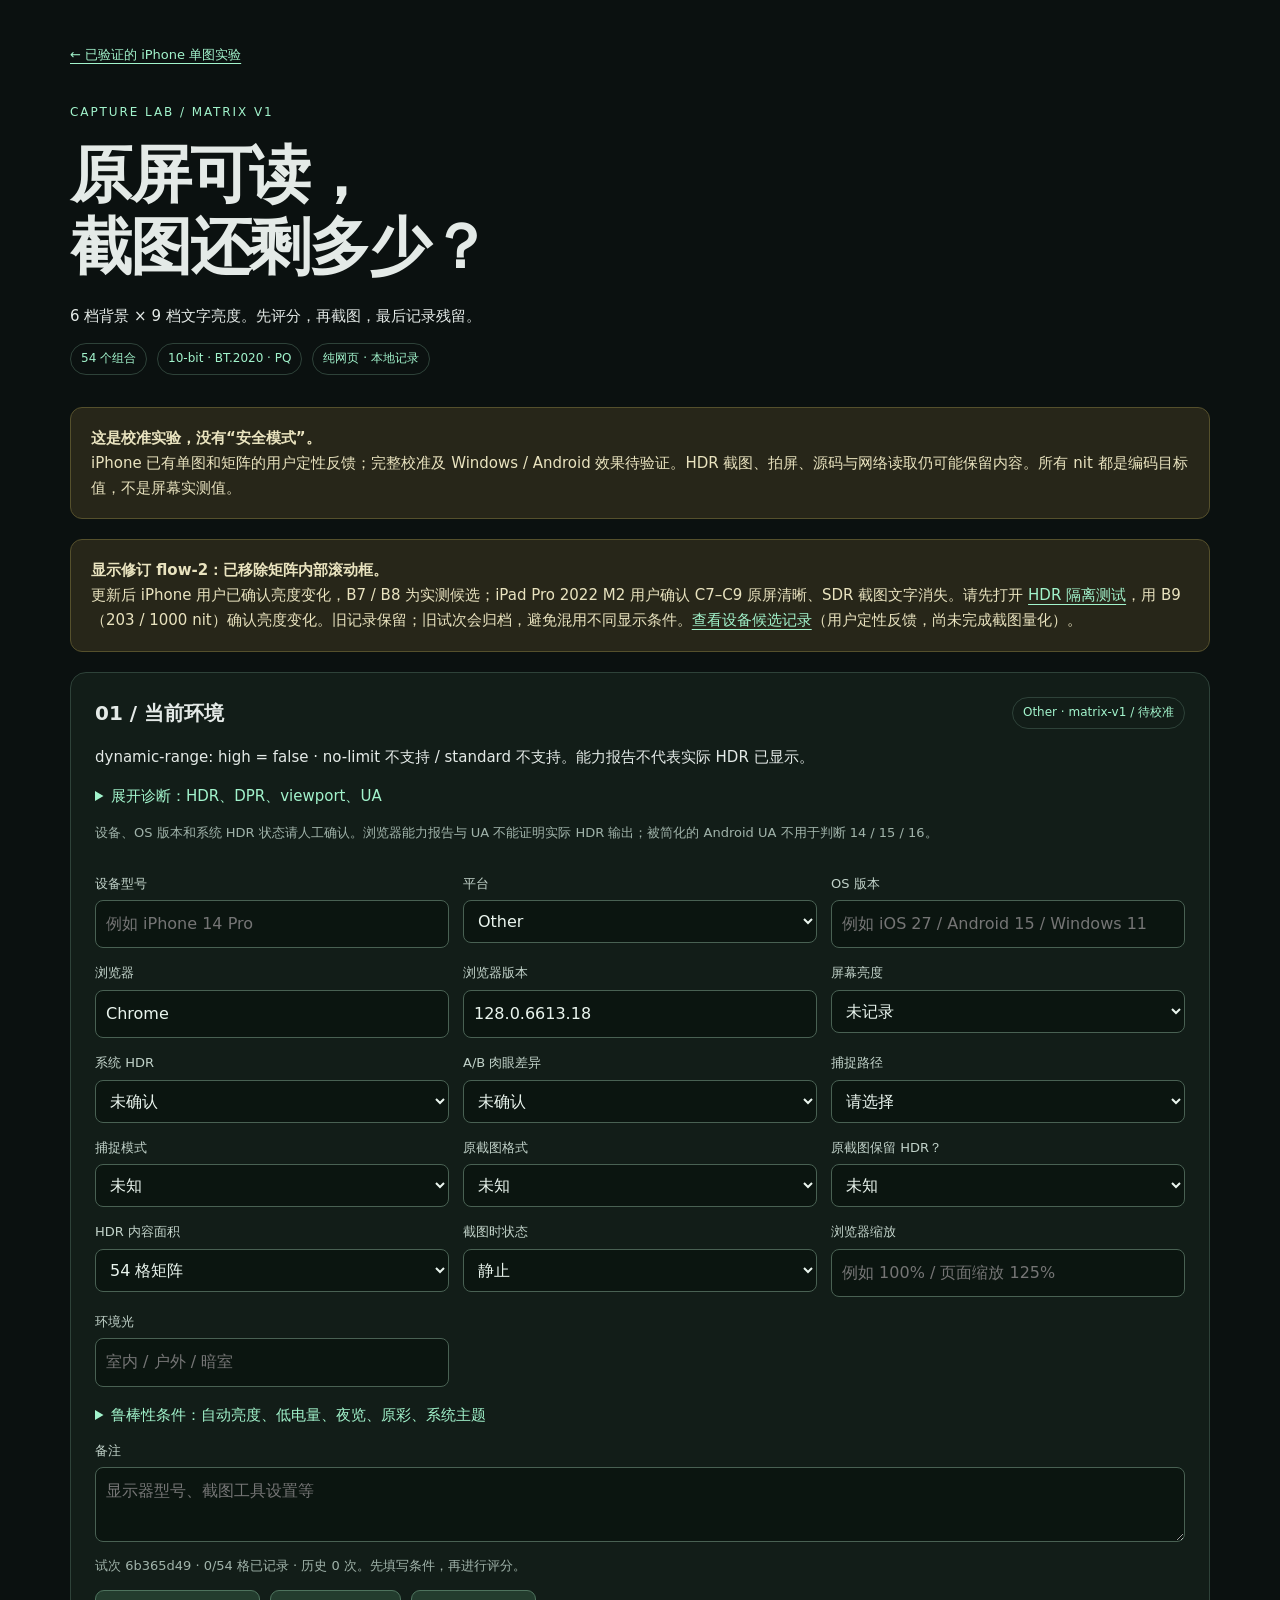
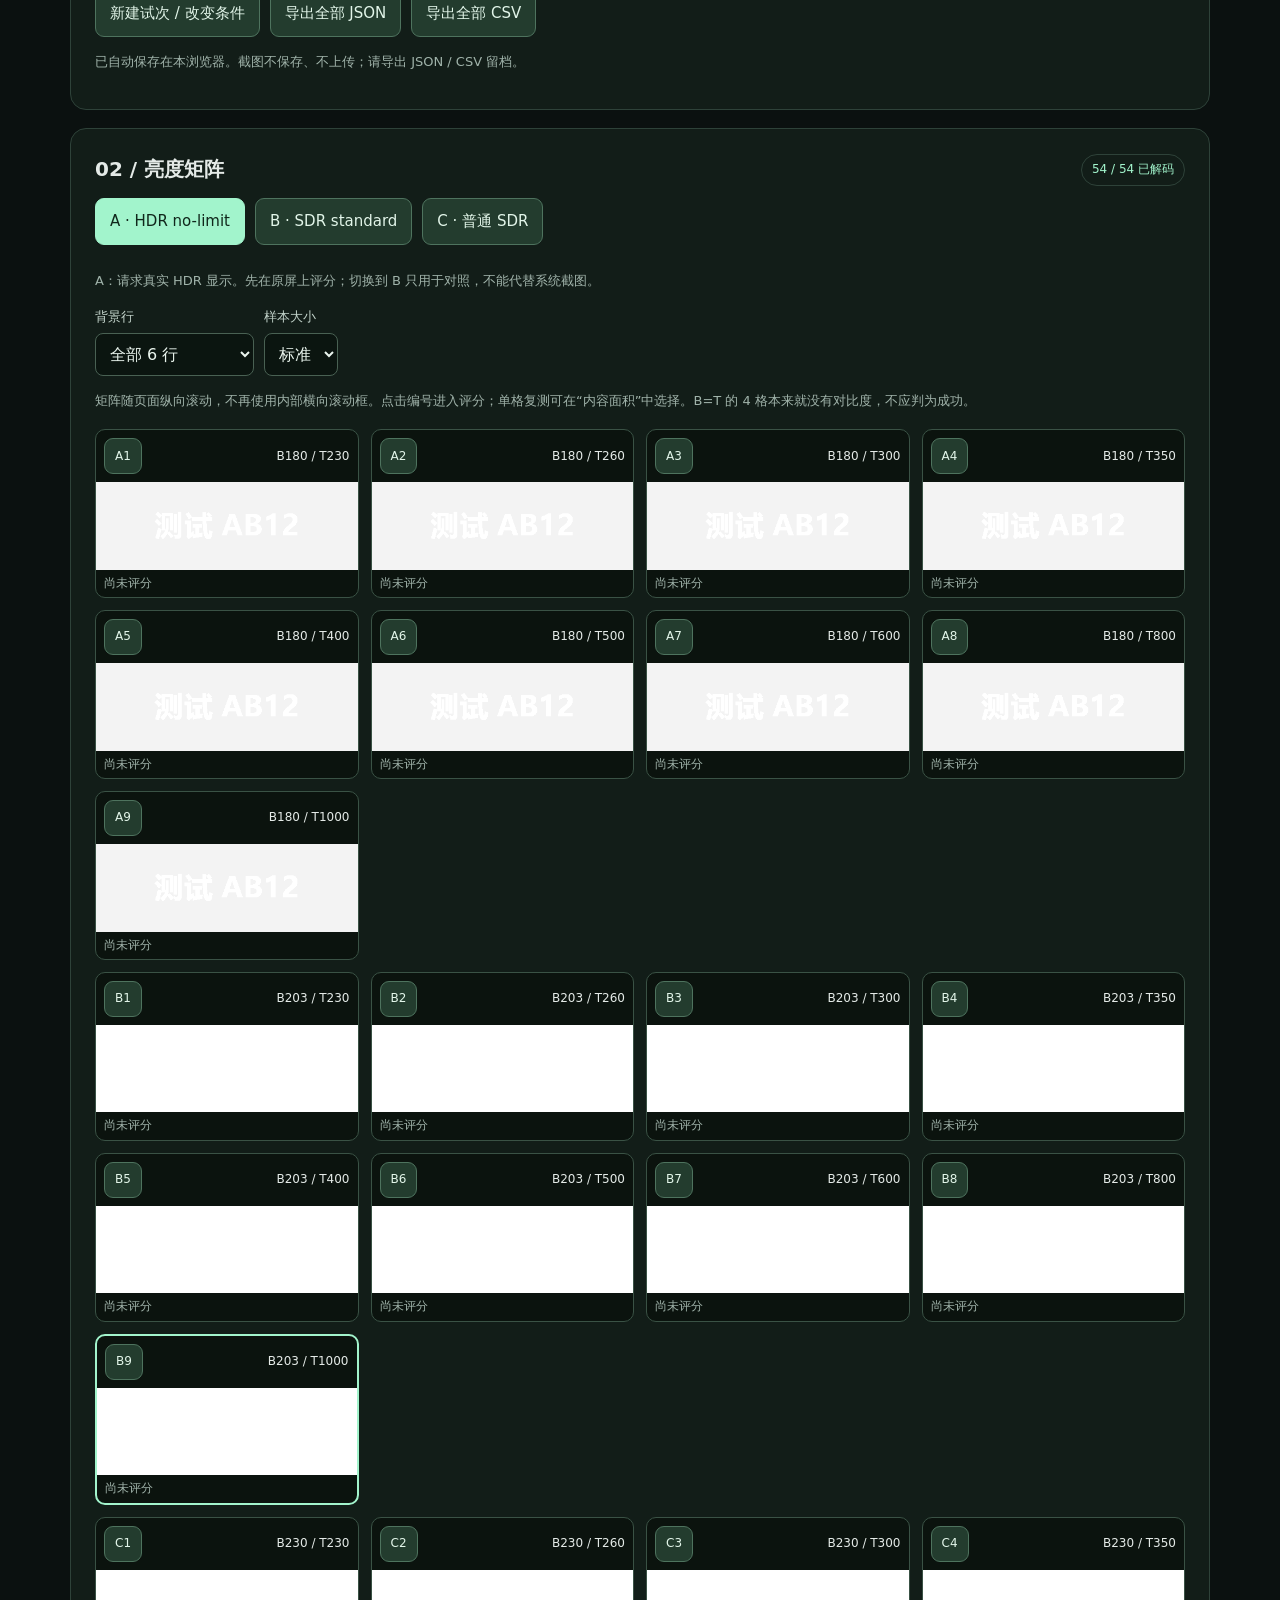
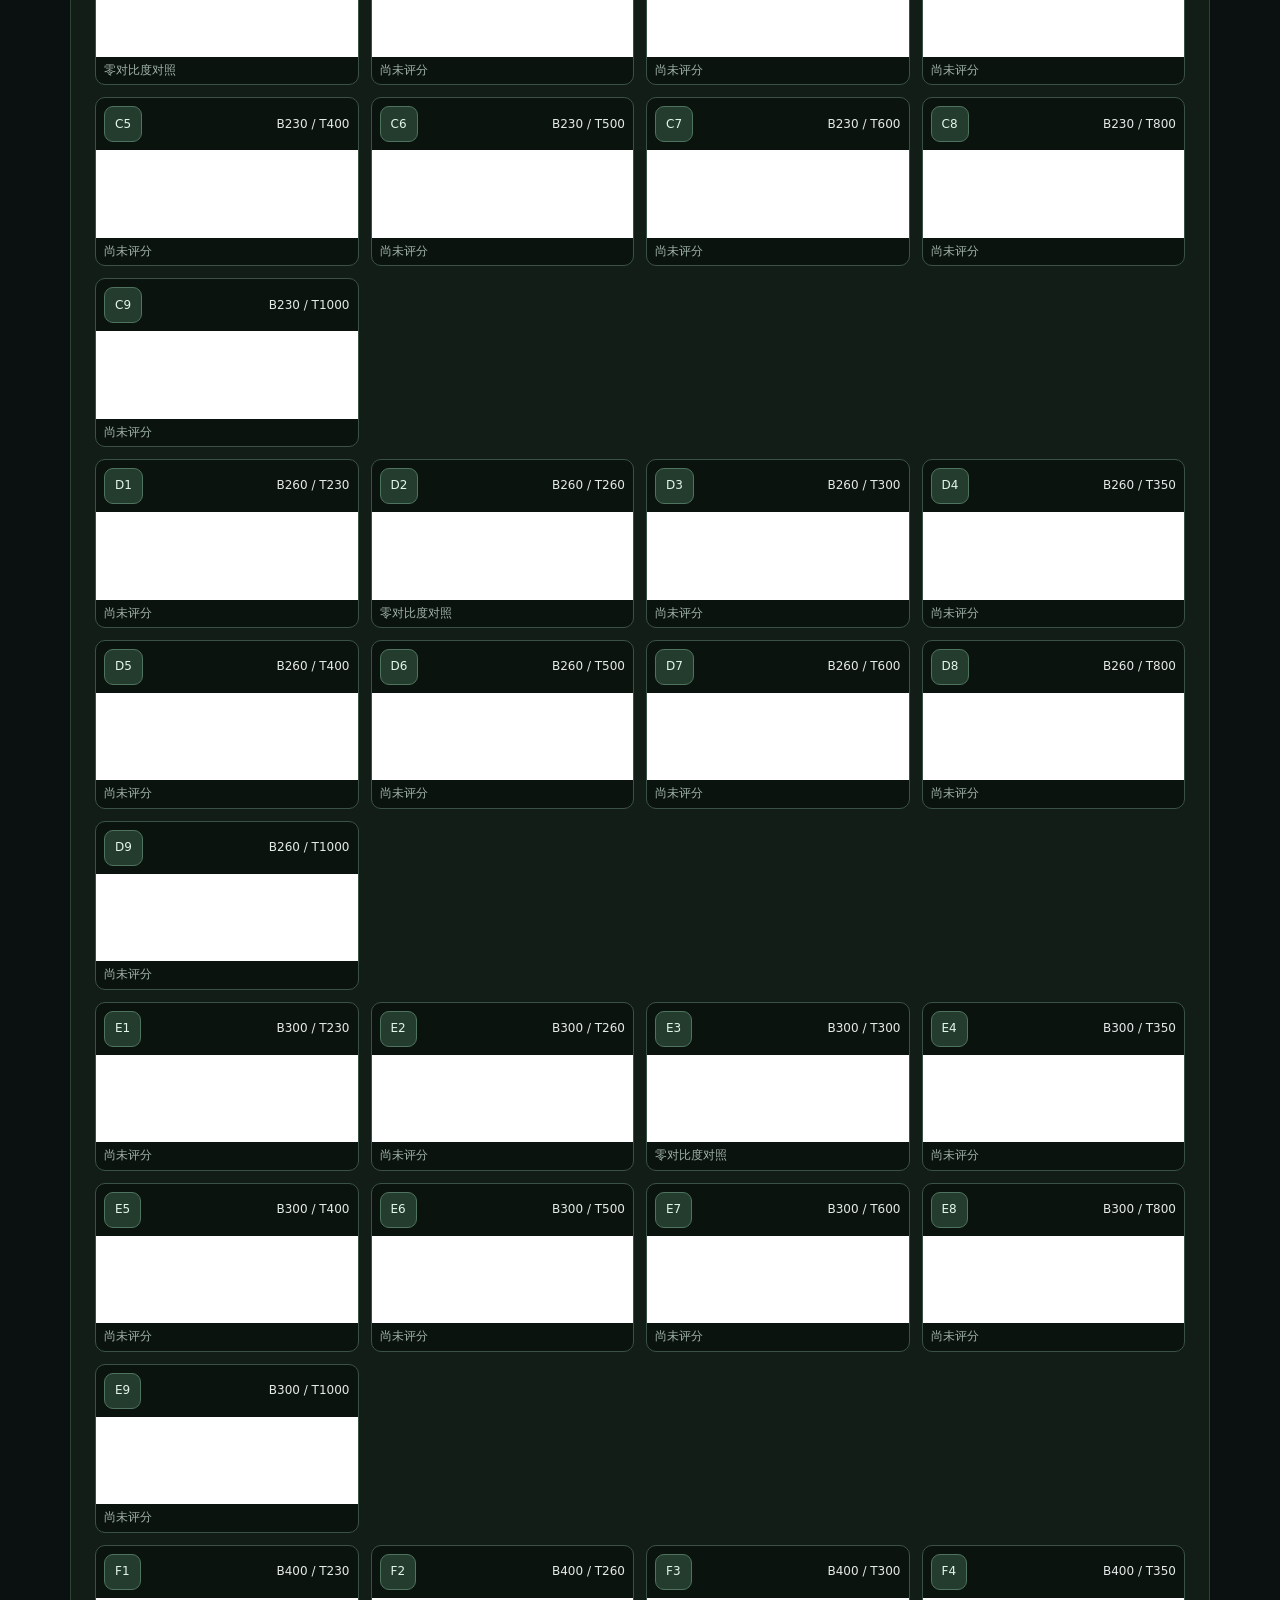
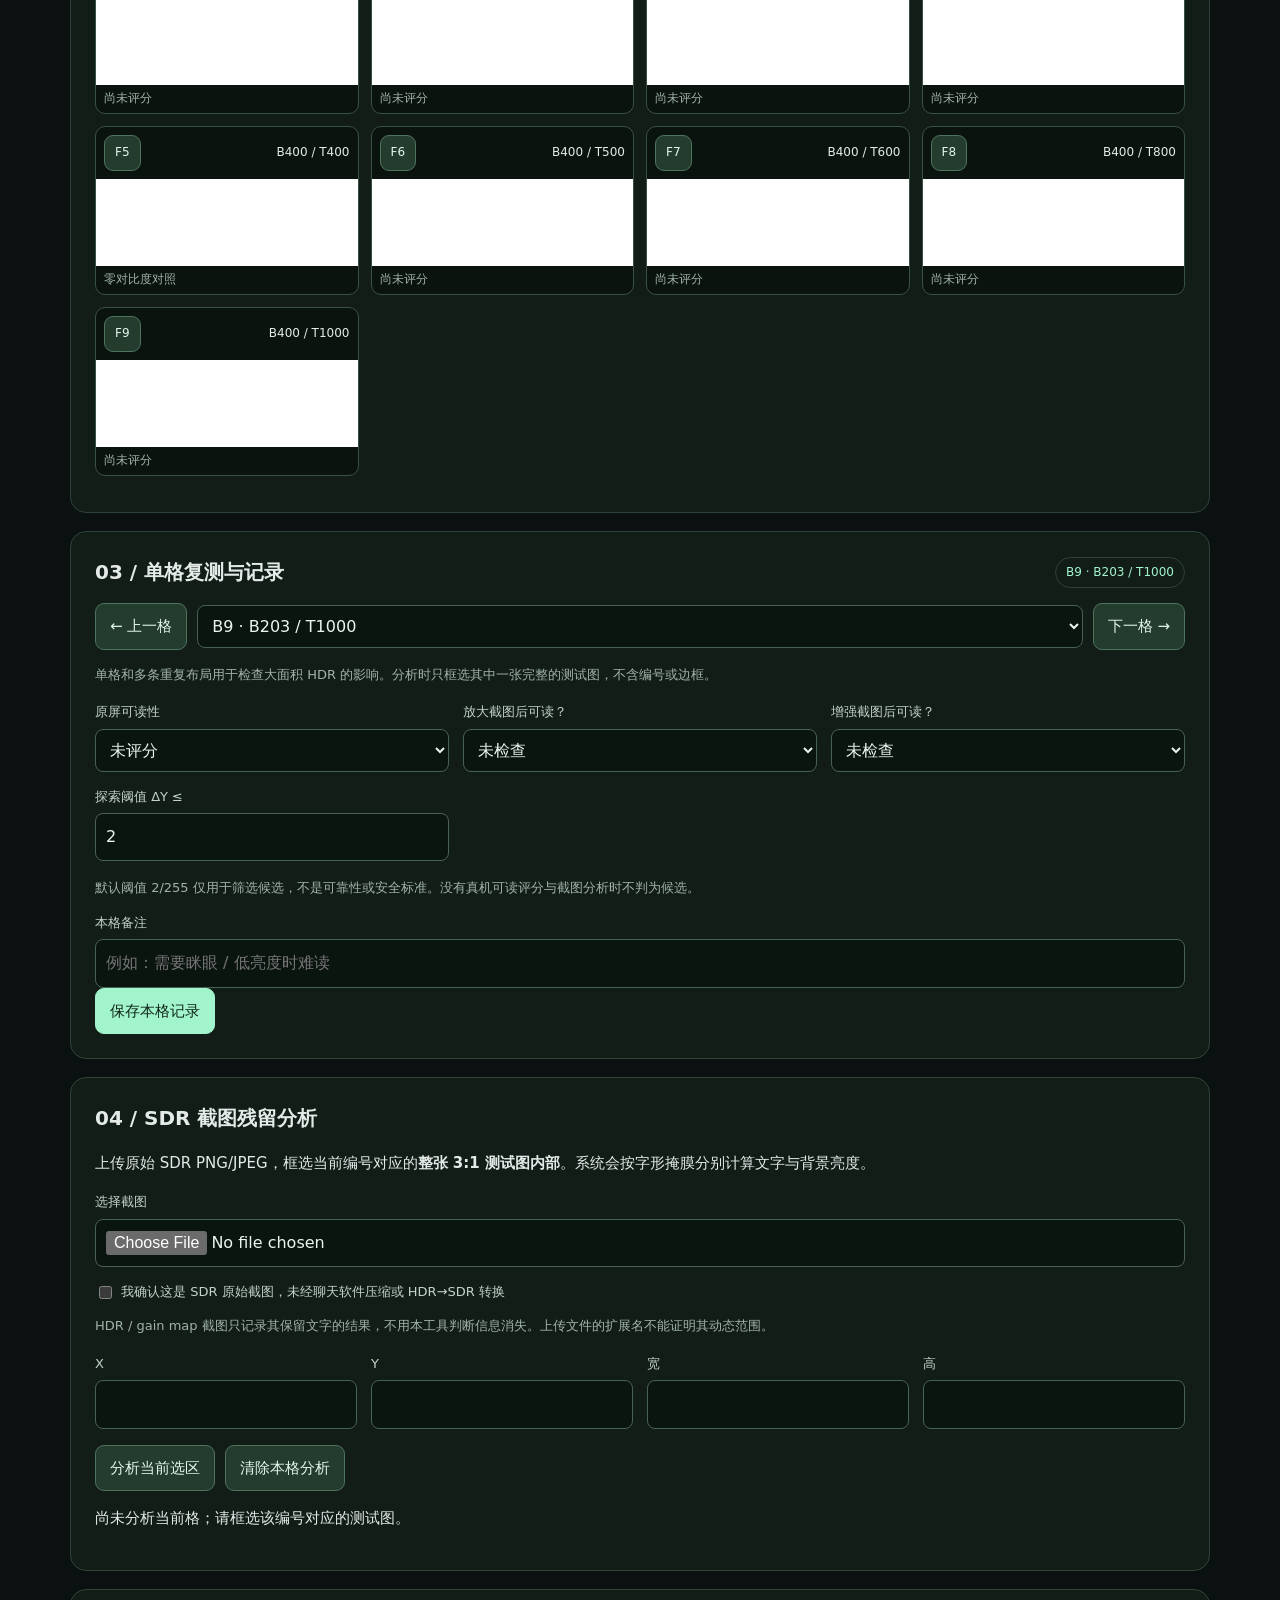
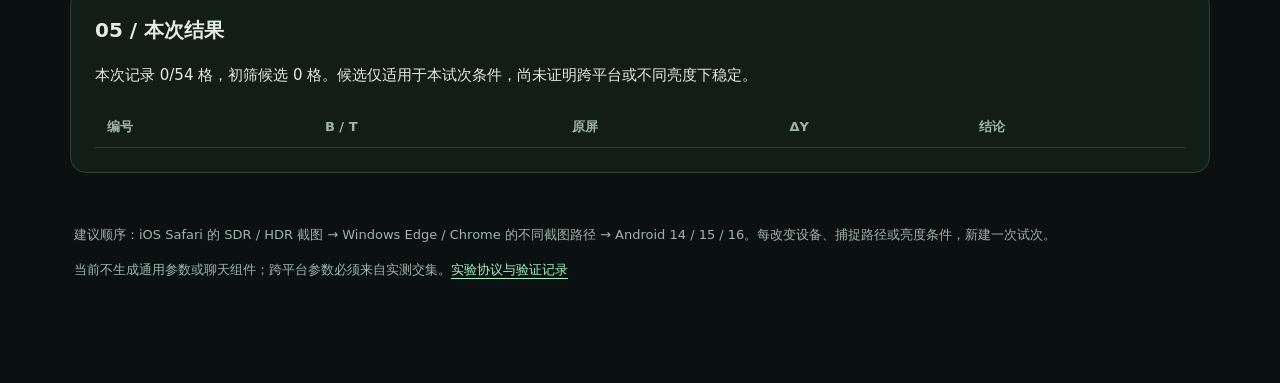
==== commit 1fc8e24f: "Record user-confirmed iPhone and iPad HDR candidate ranges" ====
--- a/matrix.html
+++ b/matrix.html
@@ -9,8 +9,8 @@
 <body>
 <main>
 <header><a href="./">← 已验证的 iPhone 单图实验</a><span class="eyebrow">CAPTURE LAB / MATRIX V1</span><h1>原屏可读，<br>截图还剩多少？</h1><p>6 档背景 × 9 档文字亮度。先评分，再截图，最后记录残留。</p><div class="chips"><span>54 个组合</span><span>10-bit · BT.2020 · PQ</span><span>纯网页 · 本地记录</span></div></header>
-<section class="notice"><strong>这是校准实验，没有“安全模式”。</strong>现有 iPhone 单图 SDR 截图效果已有用户实测；本矩阵和 Windows / Android 效果待验证。HDR 截图、拍屏、源码与网络读取仍可能保留内容。所有 nit 都是编码目标值，不是屏幕实测值。</section>
-<section class="notice"><strong>显示修订 flow-2：已移除矩阵内部滚动框。</strong>iPhone 反馈旧版正常、矩阵 A/B 无差异；本次绕开可疑的滚动合成路径，真机效果待复测。请先打开 <a href="./hdr-check.html?v=flow-2">HDR 隔离测试</a>，用 B9（203 / 1000 nit）确认亮度变化。旧记录保留；旧试次会归档，避免混用不同显示条件。</section>
+<section class="notice"><strong>这是校准实验，没有“安全模式”。</strong>iPhone 已有单图和矩阵的用户定性反馈；完整校准及 Windows / Android 效果待验证。HDR 截图、拍屏、源码与网络读取仍可能保留内容。所有 nit 都是编码目标值，不是屏幕实测值。</section>
+<section class="notice"><strong>显示修订 flow-2：已移除矩阵内部滚动框。</strong>更新后 iPhone 用户已确认亮度变化，B7 / B8 为实测候选；iPad Pro 2022 M2 用户确认 C7–C9 原屏清晰、SDR 截图文字消失。请先打开 <a href="./hdr-check.html?v=flow-2">HDR 隔离测试</a>，用 B9（203 / 1000 nit）确认亮度变化。旧记录保留；旧试次会归档，避免混用不同显示条件。<a href="./validation/device-candidates.json">查看设备候选记录</a>（用户定性反馈，尚未完成截图量化）。</section>
 <section class="panel"><div class="section-head"><h2>01 / 当前环境</h2><span id="profile" class="pill">识别中</span></div><p id="capability" role="status">正在加载素材和诊断信息……</p><details><summary>展开诊断：HDR、DPR、viewport、UA</summary><pre id="diagnostics"></pre></details><p class="small">设备、OS 版本和系统 HDR 状态请人工确认。浏览器能力报告与 UA 不能证明实际 HDR 输出；被简化的 Android UA 不用于判断 14 / 15 / 16。</p>
 <form id="environment-form"><fieldset id="environment-fields"><div class="form-grid">
 <label>设备型号<input name="device" placeholder="例如 iPhone 14 Pro" required></label>
